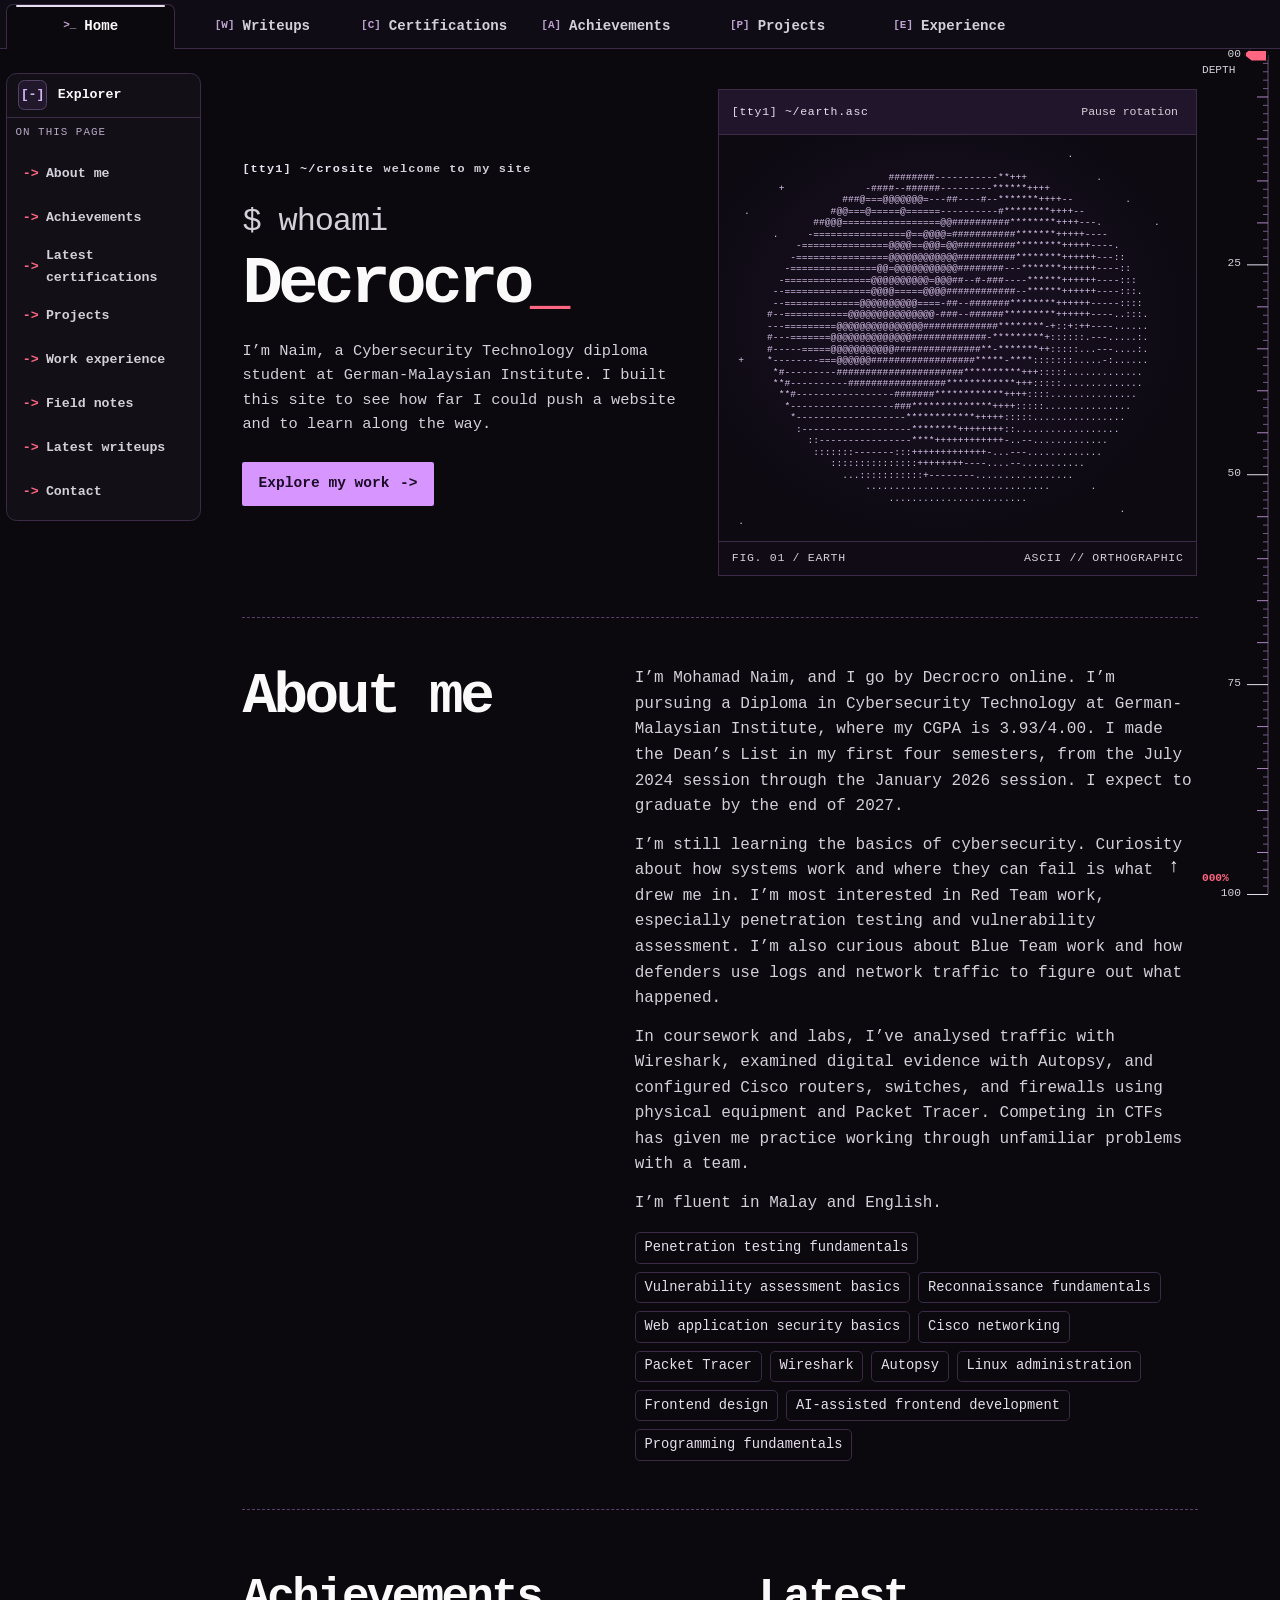
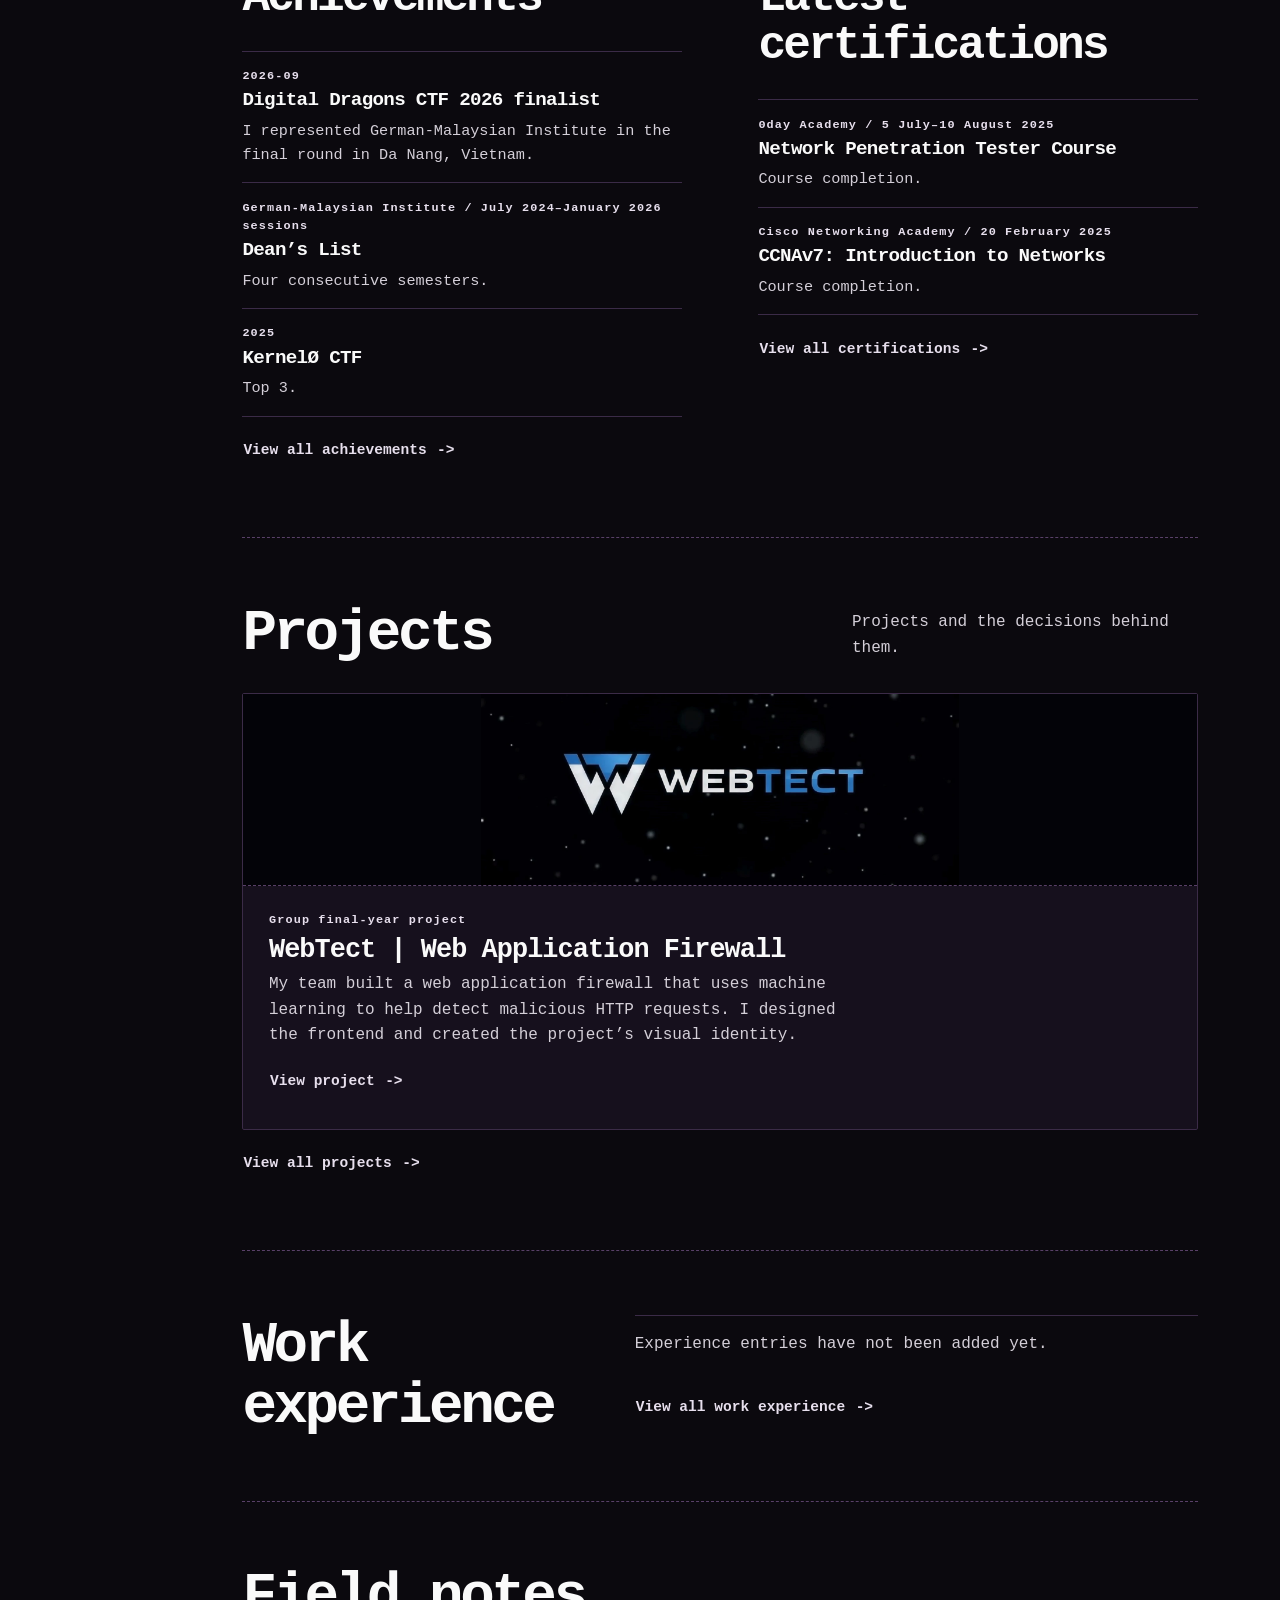
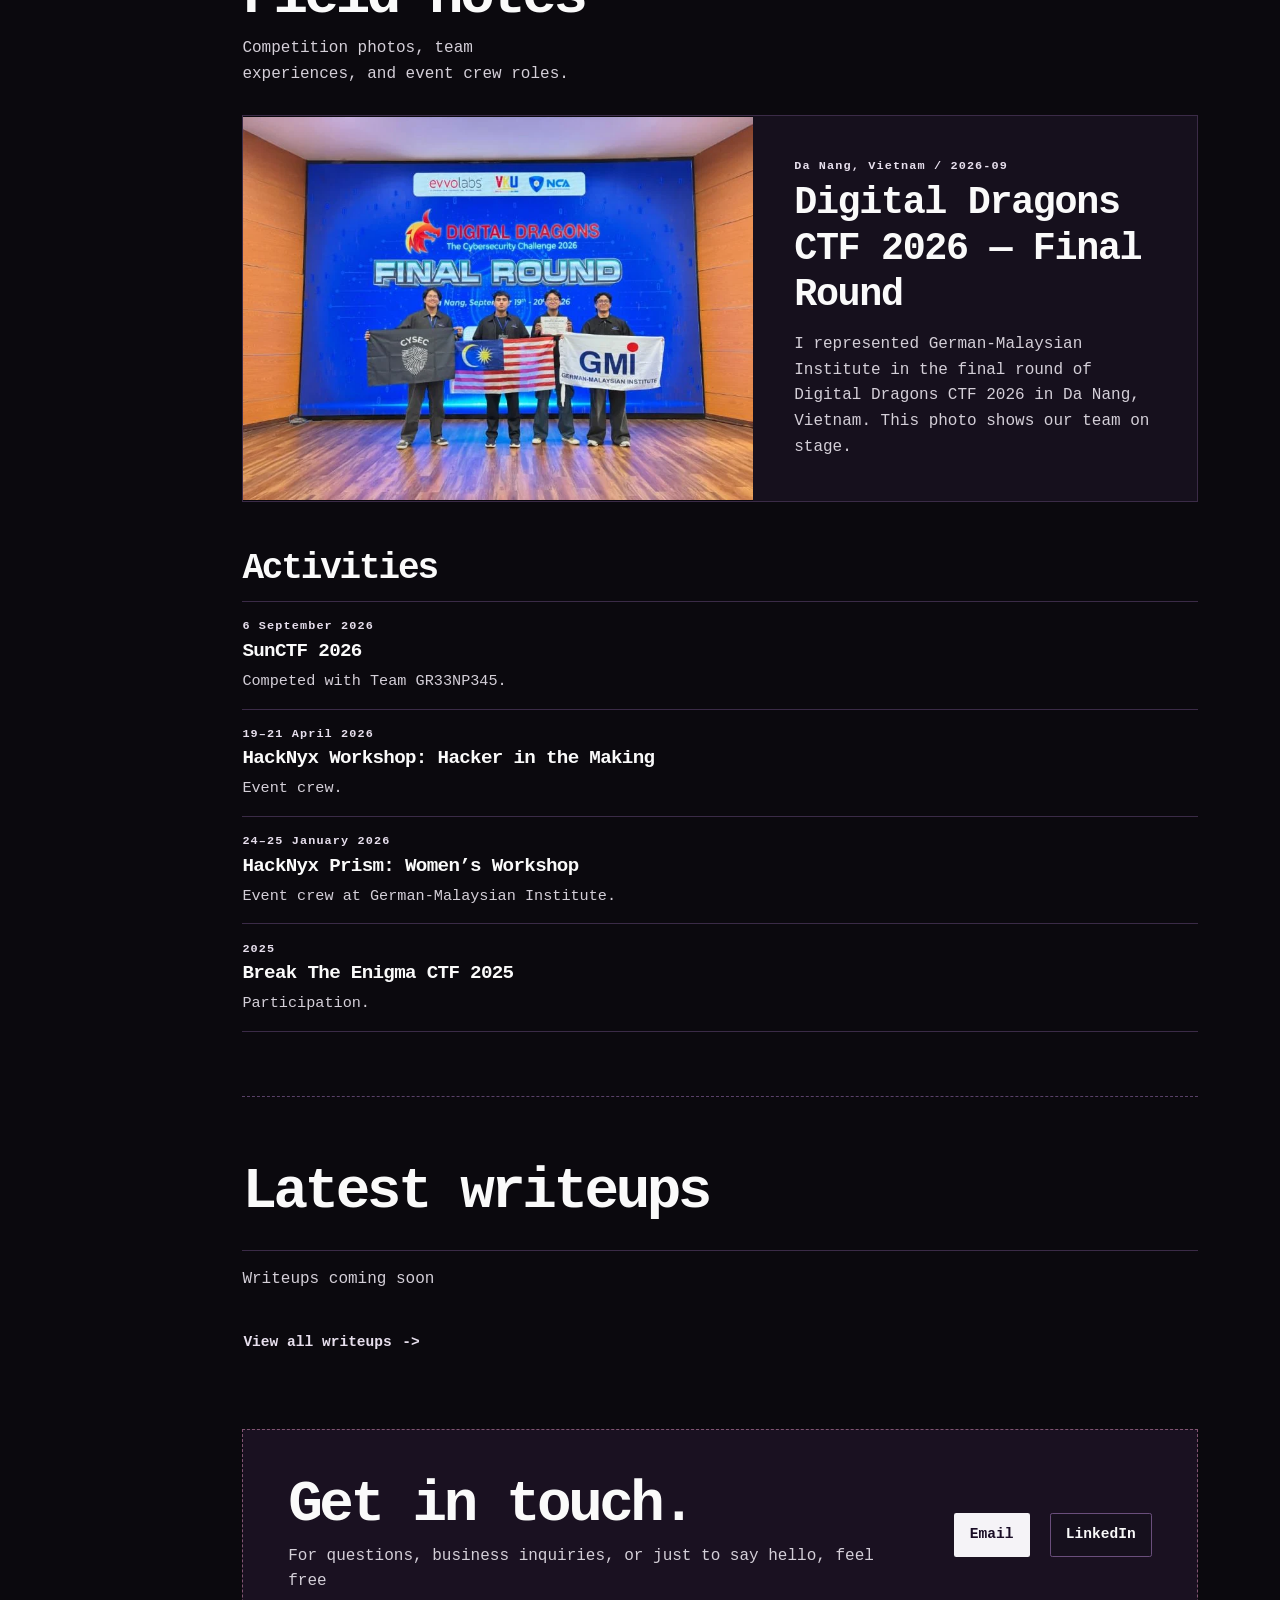
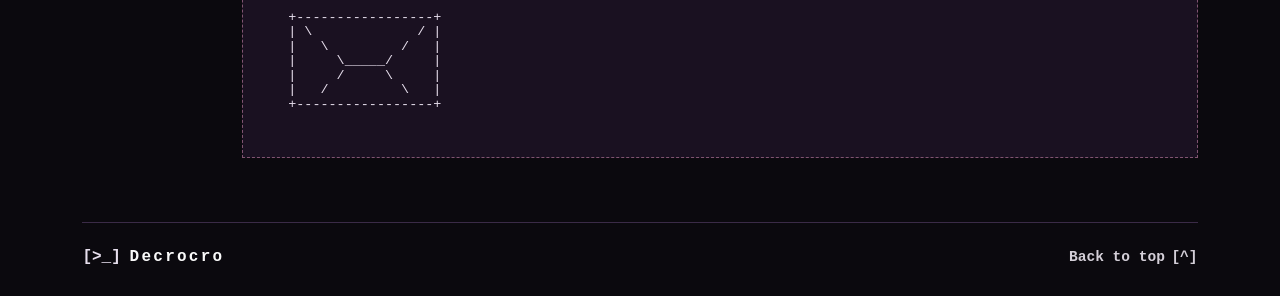
==== index.html @ 1ab83da8 "Publish Decrocro portfolio website" ====
<!doctype html>
<html lang="en">
<head>
  <meta charset="utf-8">
  <meta name="viewport" content="width=device-width, initial-scale=1, viewport-fit=cover">
  <meta name="description" content="A professional portfolio for projects, technical writeups, and certifications.">
  <meta name="theme-color" content="#0b090e">
  <title>Crosite</title>
  <link rel="icon" type="image/webp" href="assets/crocro-mark.webp">
  <style>@media (prefers-reduced-motion: no-preference) { @view-transition { navigation: auto; } }</style>
  <link rel="stylesheet" href="styles.css">
  <script src="portfolio.js" defer></script>
  <script src="site.js" defer></script>
  <script src="earth.js" defer></script>
</head>
<body>
  <a class="skip-link" href="#main">Skip to content</a>
  <header class="site-header" id="top" tabindex="-1">
    <nav class="browser-tabs" aria-label="Site pages">
      <a href="index.html" aria-label="Home" aria-current="page"><span class="tab-icon" aria-hidden="true">&gt;_</span><span class="tab-full" aria-hidden="true">Home</span><span class="tab-short" aria-hidden="true">Home</span></a>
      <a href="writeups.html" aria-label="Writeups"><span class="tab-icon" aria-hidden="true">[W]</span><span class="tab-full" aria-hidden="true">Writeups</span><span class="tab-short" aria-hidden="true">Writeups</span></a>
      <a href="certifications.html" aria-label="Certifications"><span class="tab-icon" aria-hidden="true">[C]</span><span class="tab-full" aria-hidden="true">Certifications</span><span class="tab-short" aria-hidden="true">Certs</span></a>
      <a href="achievements.html" aria-label="Achievements"><span class="tab-icon" aria-hidden="true">[A]</span><span class="tab-full" aria-hidden="true">Achievements</span><span class="tab-short" aria-hidden="true">Awards</span></a>
      <a href="projects.html" aria-label="Projects"><span class="tab-icon" aria-hidden="true">[P]</span><span class="tab-full" aria-hidden="true">Projects</span><span class="tab-short" aria-hidden="true">Projects</span></a>
      <a href="experience.html" aria-label="Work experience"><span class="tab-icon" aria-hidden="true">[E]</span><span class="tab-full" aria-hidden="true">Experience</span><span class="tab-short" aria-hidden="true">Work</span></a>
    </nav>
  </header>

  <div class="shell workspace">
    <div class="workspace-rail">
      <details class="section-dock" open>
        <summary class="dock-title" aria-label="Explorer: On this page"><span class="dock-symbol" aria-hidden="true"></span><span class="dock-name">Explorer</span></summary>
        <nav aria-label="On this page">
          <p class="dock-group-label" aria-hidden="true">On this page</p>
          <ul class="dock-links">
            <li><a href="#about">About me</a></li>
            <li><a href="#achievements">Achievements</a></li>
            <li><a href="#certifications">Latest certifications</a></li>
            <li><a href="#work">Projects</a></li>
            <li><a href="#experience">Work experience</a></li>
            <li><a href="#field-notes">Field notes</a></li>
            <li><a href="#writeups">Latest writeups</a></li>
            <li><a href="#contact">Contact</a></li>
          </ul>
        </nav>
      </details>
    </div>

    <main id="main" tabindex="-1">
      <section class="hero" aria-labelledby="intro-title">
        <div class="hero-copy">
          <p class="eyebrow hero-eyebrow"><span>[tty1] ~/crosite</span> welcome to my site</p>
          <h1 id="intro-title"><span class="hero-greeting">$ whoami</span> <span class="hero-name" data-name>Decrocro</span><span class="hero-cursor" aria-hidden="true">_</span></h1>
          <p class="hero-description" id="intro">I’m Naim, a Cybersecurity Technology diploma student at German-Malaysian Institute. I built this site to see how far I could push a website and to learn along the way.</p>
          <div class="actions">
            <a class="button button-primary hero-cta" href="#work">Explore my work <span aria-hidden="true">-&gt;</span></a>
          </div>
        </div>
        <figure class="earth-panel">
          <div class="terminal-bar">
            <span aria-hidden="true">[tty1] ~/earth.asc</span>
            <button type="button" class="earth-toggle" id="earth-toggle" aria-controls="earth-art" hidden>Pause rotation</button>
          </div>
          <div class="earth-display"><pre id="earth-art" class="earth-art" aria-hidden="true">                                                         .                  
                                                                            
                          #######------------**+++            .             
       +              #######-######----------****++++                      
                  ###=@@@@==@@@@@##----#-------*****++++--         .        
 .              #@@@@@@===@@@@@@@==------###-#********++++--                
             ##@@@@@@====@=====@@====--########********++++---:         .   
      .     #@@@@@@@=================###########*******+++++----            
          #@@@=@==@==============@@===###--#####********+++++----:          
         #======================@@@@@@##########*****--*++++++---::         
        #=========================@@@@##########*****---:+++++----::        
       #=======================@@@@@@####-#####-*******-:+++++----:::       
      -#======================@@@@@@--##-#######********++++++----::::      
      -#=======================@@@@#####-----##----****++++++-----:::.      
     #--======================@@@@############*********++++++-...-:::..     
     ##-===================@@@@@#############*********+++++++-.....::..     
     ###-================@@@@@##############*********+++++++--.......:.     
     ####--===============@###############**********+++++++-...........     
+    *####----=========--################**********+++++++---..........     
      *####--------------##############**********++++++++---..........      
      **####---------------#########************++++++++----..........      
       **######--------------#-------*********++++++++----...........       
        ****####-----------------------*****+++++++++---............        
         *******------------------------*++++++++++-----...........         
          +*****----------------------:::+++++++--------:.::......          
            ++**------------------:::::::+++++--------:..::.....            
             ++:::::-------:::::::::::::+++--------::..:::.....             
                :::::::::::::::::::::::...-------::.........                
                  ...::::::::::::.........---::::.........                  
                      ................................       .              
                          ........................                          
                                                                  .         
.                                                                           </pre></div>
          <figcaption><span>FIG. 01 / EARTH</span><span aria-hidden="true">ASCII // ORTHOGRAPHIC</span></figcaption>
        </figure>
      </section>

      <section class="section split-section profile-overview" id="about" aria-labelledby="about-title">
        <header class="section-head">
          <h2 id="about-title">About me</h2>
        </header>
        <div class="about-content">
          <div id="bio"></div>
          <ul class="tags" id="skills" aria-label="Skills" hidden></ul>
          <a class="button button-outline" id="resume" hidden>View résumé</a>
        </div>
      </section>

      <div class="section library proof-grid">
        <section class="proof-panel" id="achievements" aria-labelledby="achievements-title">
          <header class="section-head">
            <h2 id="achievements-title">Achievements</h2>
          </header>
          <div class="section-records">
            <div class="rows" id="achievement-list"></div>
            <a class="text-button entry-link" href="achievements.html">View all achievements</a>
          </div>
        </section>

        <section class="proof-panel" id="certifications" aria-labelledby="certifications-title">
          <header class="section-head">
            <h2 id="certifications-title">Latest certifications</h2>
          </header>
          <div class="rows" id="recent-certifications"></div>
          <a class="text-button entry-link" href="certifications.html">View all certifications</a>
        </section>
      </div>

      <section class="section" id="work" aria-labelledby="work-title">
        <header class="section-head">
          <h2 id="work-title">Projects</h2>
          <p>Projects and the decisions behind them.</p>
        </header>
        <div class="project-grid" id="projects"></div>
        <a class="text-button entry-link" href="projects.html">View all projects</a>
      </section>

      <section class="section split-section" id="experience" aria-labelledby="experience-title">
        <header class="section-head">
          <h2 id="experience-title">Work experience</h2>
        </header>
        <div class="section-records">
          <div class="rows" id="experience-list"></div>
          <a class="text-button entry-link" href="experience.html">View all work experience</a>
        </div>
      </section>

      <section class="section" id="field-notes" aria-labelledby="field-notes-title">
        <header class="section-head">
          <h2 id="field-notes-title">Field notes</h2>
          <p>Competition photos, team experiences, and event crew roles.</p>
        </header>
        <div class="field-carousel" id="field-carousel">
          <div class="field-controls" id="field-controls" hidden>
            <button type="button" class="button button-outline" id="field-prev" aria-label="Previous field note" aria-controls="field-note-list">&larr;</button>
            <span class="field-count" id="field-count"></span>
            <button type="button" class="button button-outline" id="field-next" aria-label="Next field note" aria-controls="field-note-list">&rarr;</button>
            <button type="button" class="button button-outline field-play" id="field-play" aria-controls="field-note-list">Pause autoplay</button>
          </div>
          <div class="field-notes" id="field-note-list"></div>
        </div>
        <section class="field-activities" aria-labelledby="activities-title" hidden>
          <h2 id="activities-title">Activities</h2>
          <div class="rows record-list" id="activities-list"></div>
        </section>
      </section>

      <section class="section" id="writeups" aria-labelledby="writeups-title">
        <header class="section-head">
          <h2 id="writeups-title">Latest writeups</h2>
        </header>
        <div class="rows" id="recent-writeups"></div>
        <a class="text-button entry-link" href="writeups.html">View all writeups</a>
      </section>

      <section class="section contact-section" id="contact" aria-labelledby="contact-title">
        <div class="contact-panel">
          <div>
            <h2 id="contact-title">Get in touch.</h2>
            <p id="contact-note">Email and professional profiles coming soon.</p>
          </div>
          <div class="actions" id="contact-links"></div>
          <pre class="mail-art" aria-hidden="true">+-----------------+
| \             / |
|   \         /   |
|     \_____/     |
|     /     \     |
|   /         \   |
+-----------------+</pre>
        </div>
      </section>
    </main>
  </div>

  <footer class="shell site-footer">
    <a class="brand" href="index.html">
      <span class="brand-prompt" aria-hidden="true">[&gt;_]</span><span data-name>Decrocro</span>
    </a>
    <a class="footer-top" href="#top">Back to top <span aria-hidden="true">[^]</span></a>
  </footer>

  <button type="button" class="back-to-top" aria-label="Back to top" hidden><span aria-hidden="true">↑</span></button>

  <div class="scroll-ruler" id="scroll-ruler" hidden>
    <div class="ruler-heading" aria-hidden="true">DEPTH</div>
    <div class="ruler-body">
      <div class="ruler-scale" aria-hidden="true">
        <svg class="ruler-ticks" viewBox="0 0 24 100" preserveAspectRatio="none" aria-hidden="true">
          <path class="ticks-spine" d="M23 0V100"/>
          <path class="ticks-minor" d="M18 1h5M18 2h5M18 3h5M18 4h5M18 6h5M18 7h5M18 8h5M18 9h5M18 11h5M18 12h5M18 13h5M18 14h5M18 16h5M18 17h5M18 18h5M18 19h5M18 21h5M18 22h5M18 23h5M18 24h5M18 26h5M18 27h5M18 28h5M18 29h5M18 31h5M18 32h5M18 33h5M18 34h5M18 36h5M18 37h5M18 38h5M18 39h5M18 41h5M18 42h5M18 43h5M18 44h5M18 46h5M18 47h5M18 48h5M18 49h5M18 51h5M18 52h5M18 53h5M18 54h5M18 56h5M18 57h5M18 58h5M18 59h5M18 61h5M18 62h5M18 63h5M18 64h5M18 66h5M18 67h5M18 68h5M18 69h5M18 71h5M18 72h5M18 73h5M18 74h5M18 76h5M18 77h5M18 78h5M18 79h5M18 81h5M18 82h5M18 83h5M18 84h5M18 86h5M18 87h5M18 88h5M18 89h5M18 91h5M18 92h5M18 93h5M18 94h5M18 96h5M18 97h5M18 98h5M18 99h5"/>
          <path class="ticks-medium" d="M12 5h11M12 10h11M12 15h11M12 20h11M12 30h11M12 35h11M12 40h11M12 45h11M12 55h11M12 60h11M12 65h11M12 70h11M12 80h11M12 85h11M12 90h11M12 95h11"/>
          <path class="ticks-major" d="M2 0h21M2 25h21M2 50h21M2 75h21M2 100h21"/>
        </svg>
        <span style="--at:0%">00</span>
        <span style="--at:25%">25</span>
        <span style="--at:50%">50</span>
        <span style="--at:75%">75</span>
        <span style="--at:100%">100</span>
      </div>
      <input id="scroll-position" type="range" min="0" max="100" step="1" value="0" aria-label="Page scroll position" aria-orientation="vertical" aria-valuetext="0 percent">
    </div>
    <span class="ruler-readout" id="scroll-readout" aria-hidden="true">000%</span>
  </div>

  <template id="project-template">
    <article class="project">
      <div class="project-cover" aria-hidden="true"></div>
      <div class="project-copy">
        <p class="entry-label"></p>
        <h3></h3>
        <p class="summary"></p>
        <button class="text-button entry-link" type="button">View project</button>
      </div>
    </article>
  </template>

  <template id="row-template">
    <article class="entry-row">
      <div>
        <p class="entry-label"></p>
        <h3></h3>
        <p class="summary"></p>
      </div>
      <div class="entry-action"></div>
    </article>
  </template>

  <dialog id="entry-dialog" aria-labelledby="dialog-title">
    <div class="dialog-inner">
      <form method="dialog"><button class="button button-outline" autofocus>Close</button></form>
      <p class="entry-label" id="dialog-label"></p>
      <h2 id="dialog-title"></h2>
      <p id="dialog-summary"></p>
      <div class="dialog-body" id="dialog-body"></div>
      <div class="actions" id="dialog-links"></div>
    </div>
  </dialog>
</body>
</html>
---- styles.css ----
:root {
  color-scheme: dark;
  --bg: #0b090e;
  --surface: #16101d;
  --ink: #fafafa;
  --muted: #d4cfd8;
  --line: #3b2b47;
  --accent: #f5f3f7;
  --signal: #e7dfed;
  --red: #ff6681;
  --tick-minor: #735884;
  --tick-medium: #ae85c2;
  --mono: "Cascadia Mono", Consolas, "Liberation Mono", monospace;
  --edge: clamp(1.1rem, 5.2vw, 6rem);
  --ruler-width: 4.75rem;
  --back-to-top-inset: max(.65rem, env(safe-area-inset-right, 0px));
  --frame: 144rem;
  scroll-behavior: smooth;
  scrollbar-gutter: stable;
}

*, *::before, *::after { box-sizing: border-box; }
body { margin: 0; min-block-size: 100vh; min-block-size: 100dvh; display: flex; flex-direction: column; background: var(--bg); color: var(--ink); font: 1rem/1.6 var(--mono); overflow-wrap: anywhere; }
body:has(dialog[open]) { overflow: hidden; }
[hidden] { display: none !important; }
img { display: block; max-width: 100%; }
a { color: inherit; text-decoration: none; }
button { font: inherit; cursor: pointer; }
p, h1, h2, h3 { margin: 0; }
:focus-visible { outline: 2px solid var(--signal); outline-offset: 4px; }
.shell { width: min(var(--frame), calc(100% - 2 * var(--edge) - env(safe-area-inset-left, 0px) - env(safe-area-inset-right, 0px))); margin-inline: auto; }
.workspace main { min-width: 0; }
.section-dock {
  min-width: 0; border: 1px solid var(--line); border-radius: .65rem;
  background: #120f17; font-size: .83rem;
}
.dock-title {
  display: flex; align-items: center; gap: .65rem; min-height: 2.75rem;
  padding: .4rem .7rem; color: var(--ink); font-weight: 700; cursor: pointer; list-style: none;
  border-radius: .6rem;
}
.dock-title::-webkit-details-marker { display: none; }
.dock-title:focus-visible, .dock-links a:focus-visible { outline-offset: -3px; }
.dock-symbol {
  display: grid; place-items: center; width: 1.85rem; height: 1.85rem; flex: none;
  background: #21182b; border: 1px solid #554166; border-radius: .4rem; color: #d5b7f5;
}
.dock-symbol::before { content: "[+]"; }
.section-dock[open] .dock-symbol::before { content: "[-]"; }
.section-dock[open] .dock-title { border-bottom: 1px solid var(--line); border-radius: .6rem .6rem 0 0; }
.section-dock:not([open]) { width: 2.75rem; border: 0; background: transparent; overflow: visible; }
.section-dock:not([open]) .dock-title { justify-content: center; width: 2.75rem; padding: 0; }
.section-dock:not([open]) .dock-name { display: none; }
.section-dock nav { display: block; width: auto; }
.dock-links { list-style: none; margin: 0; padding: .4rem; }
.dock-empty { padding: .65rem .7rem; color: var(--muted); font-size: .75rem; }
.dock-links a {
  display: flex; gap: .45rem; align-items: center; min-height: 2.75rem;
  padding: .3rem .55rem; border: 1px solid transparent; border-radius: .35rem; font-size: inherit;
}
.dock-links a:hover, .dock-links a:focus-visible { background: #21182b; color: var(--ink); }
.dock-links a[aria-current] { background: #21182b; border-color: #49345a; color: var(--ink); }
.dock-group-label {
  margin: .4rem .55rem .25rem; color: #b8a8c6; font-size: .68rem; letter-spacing: .095em; text-transform: uppercase;
}
.dock-links a::before { content: "->" / ""; color: var(--red); flex: none; white-space: nowrap; }
@media (hover: hover) {
  .dock-title:hover .dock-symbol { background: #2d2038; border-color: #8a66a3; }
}
.skip-link { position: fixed; z-index: 5; top: 1rem; left: var(--edge); transform: translateY(-200%); background: var(--accent); color: var(--bg); padding: .55rem 1rem; }
.skip-link:focus { transform: none; }

.site-header { background: #100c15; border-bottom: 1px solid var(--line); }
.browser-tabs {
  display: grid; grid-template-columns: repeat(6, minmax(0, 1fr)); align-items: end; gap: .2rem;
  width: min(100% - .65rem, 65rem);
  padding: .22rem max(.4rem, env(safe-area-inset-right, 0px)) 0 max(.4rem, env(safe-area-inset-left, 0px));
}
.browser-tabs a {
  position: relative; justify-content: center; min-width: 0; min-height: 2.75rem;
  white-space: nowrap; gap: .5rem; padding: .2rem .15rem;
  border: 1px solid transparent; border-bottom: 0; border-radius: .45rem .45rem 0 0;
  color: var(--muted); font-size: .88rem;
}
.tab-short { display: none; }
.browser-tabs a:hover { background: #1a1321; }
.browser-tabs a[aria-current="page"] { border-color: var(--line); background: var(--bg); color: var(--ink); }
.browser-tabs a[aria-current="page"]::after {
  content: ""; height: 1px; position: absolute; inset: auto 0 -1px; background: var(--bg);
}
.browser-tabs a:focus-visible { outline-offset: -4px; }
.tab-icon { color: #bda2d1; font-size: .78em; }
.site-footer { display: flex; justify-content: space-between; align-items: center; gap: 1rem; }
.brand { display: inline-flex; align-items: center; gap: .55rem; min-height: 2.75rem; flex: none; }
.brand { color: var(--ink); font-weight: 800; letter-spacing: .14em; }
.brand-prompt { color: var(--signal); letter-spacing: 0; }
nav { display: flex; align-items: center; flex-wrap: wrap; column-gap: clamp(.8rem, 2.6vw, 2.5rem); }
nav a, .footer-top { display: inline-flex; gap: .4rem; align-items: center; min-height: 2.75rem; color: var(--muted); font-size: .91rem; font-weight: 600; }

.hero { position: relative; display: grid; grid-template-columns: minmax(0, 1fr) minmax(0, 1.08fr); align-items: center; column-gap: clamp(1rem, 2.5vw, 3rem); padding-block: clamp(2.4rem, 5vw, 4.35rem); }
.hero-copy { position: relative; z-index: 1; min-width: 0; }
.eyebrow, .entry-label { font: 600 .74rem/1.55 var(--mono); letter-spacing: .095em; }
.eyebrow { display: flex; align-items: center; gap: .6rem; margin-bottom: clamp(1rem, 2vw, 1.7rem); color: var(--muted); text-transform: uppercase; }
.eyebrow span { color: var(--signal); }
h1 { font-size: clamp(2.65rem, 5.25vw, 5.9rem); letter-spacing: -.065em; line-height: 1.04; font-weight: 750; }
.hero-greeting { display: block; margin-bottom: .35em; color: var(--muted); font: 400 clamp(1.25rem, 2.5vw, 2rem)/1.1 var(--mono); letter-spacing: -.035em; }
.hero-cursor { display: inline-block; color: var(--red); }
@media (prefers-reduced-motion: no-preference) {
  .hero-cursor { animation: terminal-blink 1.1s step-end 4; }
}
@keyframes terminal-blink { 0%, 100% { opacity: 1; } 50% { opacity: 0; } }
.hero-description { max-width: 51ch; margin-block: 1.15rem 1.55rem; color: var(--muted); font-size: clamp(.96rem, 1.2vw, 1.05rem); }
.earth-panel { min-width: 0; width: min(100%, 39rem); justify-self: end; margin: 0; container-type: inline-size; border: 1px solid var(--line); background: #100b15; }
.terminal-bar, .earth-panel figcaption { display: flex; align-items: center; justify-content: space-between; gap: .5rem; padding: .55rem .8rem; font: .72rem/1.35 var(--mono); letter-spacing: .06em; color: var(--signal); }
.terminal-bar { min-height: 2.8rem; border-bottom: 1px solid var(--line); background: #21152c; padding-block: 0; }
.earth-toggle { min-height: 2.75rem; padding-inline: .35rem; border: 0; background: transparent; color: var(--muted); }
.earth-toggle:hover { color: var(--ink); }
.earth-toggle:focus-visible { outline-offset: -3px; }
.earth-panel figcaption { border-top: 1px solid var(--line); color: var(--muted); }
.earth-display { display: grid; place-items: center; padding: .85rem 0; background: radial-gradient(ellipse at 46% 45%, #1c1226 0%, #0d0a12 72%); }
.earth-art { width: 76ch; margin: 0; color: #dcc6ee; font: clamp(4px, 2.02cqw, .88rem)/1.19 var(--mono); font-variant-ligatures: none; white-space: pre; user-select: none; }

.actions { display: flex; flex-wrap: wrap; align-items: center; gap: .65rem 1.25rem; }
.actions:empty, .entry-action:empty { display: none; }
.button, .text-button { display: inline-flex; gap: .65rem; align-items: center; justify-content: center; min-height: 2.75rem; max-width: 100%; padding: .64rem .95rem; border: 1px solid transparent; border-radius: .14rem; font: 650 .91rem/1.35 var(--mono); }
.button-primary { background: var(--accent); color: #190c25; }
.button-outline { border-color: #6a4e7c; background: var(--surface); color: var(--ink); }
.text-button { justify-content: flex-start; padding-inline: 0; background: none; color: var(--signal); text-align: left; }
.entry-link::after { content: "->" / ""; flex: none; }
:is(.button, .text-button, nav a, .footer-top) { transition: background-color 150ms, color 150ms, border-color 150ms, transform 150ms; }
@media (hover: hover) {
  nav a:hover, .footer-top:hover, .text-button:hover { color: white; }
  .button-primary:hover { background: #e7deee; }
  .button-outline:hover { border-color: var(--signal); }
}
:is(.button, .text-button):active { transform: translateY(1px); }

.section { border-top: 1px dashed #594068; padding-block: clamp(2.45rem, 5vw, 4.75rem); }
section[id] { scroll-margin-top: 1.25rem; }
.section-head { margin-bottom: clamp(1.1rem, 2.2vw, 2rem); }
h2 { font-size: clamp(2.1rem, 4.5vw, 3.65rem); font-weight: 635; line-height: 1.06; letter-spacing: -.06em; }
.section-head p { max-width: 36ch; margin-top: .55rem; color: var(--muted); }
#work .section-head { display: grid; grid-template-columns: 1fr auto; gap: 0 2rem; align-items: end; }
#work .section-head p { margin-bottom: .18rem; }
.project-grid { display: grid; grid-template-columns: repeat(auto-fit, minmax(min(100%, 20rem), 1fr)); gap: clamp(1rem, 2.25vw, 2rem); }
.project { min-width: 0; display: flex; flex-direction: column; border: 1px solid var(--line); background: var(--surface); border-radius: .12rem; }
.project-cover { position: relative; display: grid; place-items: center; min-height: clamp(8rem, 15vw, 12rem); overflow: hidden; border-bottom: 1px dashed #594068; background: #1a1023; }
.project-cover:has(img) { background: #030308; }
.project-ascii { margin: .85rem 0; color: #e2bdff; font: clamp(.62rem, 1.3vw, .94rem)/1.14 var(--mono); font-variant-ligatures: none; }
.project-cover img { position: absolute; inset: 0; width: 100%; height: 100%; object-fit: contain; }
.project-copy { display: flex; flex: 1; flex-direction: column; align-items: flex-start; padding: clamp(1.05rem, 2vw, 1.6rem); }
.entry-label { color: var(--signal); }
h3 { margin-top: .25rem; font-size: clamp(1.22rem, 2.1vw, 1.7rem); font-weight: 650; line-height: 1.2; letter-spacing: -.035em; }
.summary { max-width: 60ch; margin-block: .4rem .65rem; color: var(--muted); }
.project-copy .text-button { margin-top: auto; }

.library { display: grid; grid-template-columns: minmax(0, 1.65fr) minmax(0, 1fr); align-items: start; gap: clamp(1.9rem, 6vw, 6rem); }
.library > section > .text-button, .section-records > .text-button { margin-top: .75rem; }
.library h2 { font-size: clamp(1.85rem, 3.6vw, 3.15rem); }
.rows { border-top: 1px solid var(--line); }
.rows > p { margin-block: 1rem; color: var(--muted); }
.entry-row { display: flex; flex-wrap: wrap; align-items: center; justify-content: space-between; gap: .15rem 1.25rem; padding-block: .95rem; border-bottom: 1px solid var(--line); }
.entry-row h3 { font-size: clamp(1.1rem, 1.5vw, 1.4rem); }
.entry-row .summary { margin-bottom: 0; font-size: .95rem; }
.about-content { min-width: 0; max-width: 62ch; color: var(--muted); }
.about-content p + p { margin-top: .8rem; }
.about-content .button { margin-top: 1rem; }
.split-section { display: grid; grid-template-columns: minmax(0, 1fr) minmax(0, 1.65fr); gap: clamp(1.25rem, 4vw, 5rem); }
.split-section .section-head { margin-bottom: 0; }
.tags { display: flex; flex-wrap: wrap; list-style: none; gap: .5rem; padding: 0; margin: 1rem 0 0; }
.tags li { border: 1px solid var(--line); border-radius: .3rem; color: var(--signal); padding: .23rem .55rem; font-size: .86rem; }
.contact-section { padding-top: 0; border-top: 0; }
.contact-panel { display: flex; flex-wrap: wrap; align-items: center; justify-content: space-between; gap: 1rem 2rem; padding: clamp(1.3rem, 3.5vw, 2.8rem); border: 1px dashed #815471; background: #1a1121; color: var(--ink); }
.contact-panel p { max-width: 63ch; margin-top: .5rem; color: var(--muted); }
.field-activities { margin-block-start: clamp(1.6rem, 4vw, 3rem); }
.field-activities h2 { margin-bottom: .8rem; font-size: clamp(1.45rem, 3vw, 2.25rem); }
.mail-art { margin: 0; color: var(--signal); font: clamp(.62rem, 1.05vw, .9rem)/1.08 var(--mono); }
.site-footer { margin-block-start: auto; padding-block: .8rem calc(1rem + env(safe-area-inset-bottom, 0px)); border-top: 1px solid var(--line); }

dialog { width: min(calc(100% - 2rem), 43rem); max-height: calc(100dvh - 2rem - env(safe-area-inset-top, 0px) - env(safe-area-inset-bottom, 0px)); padding: 0; border: 1px solid #6a4e7c; border-radius: .12rem; background: var(--surface); color: var(--ink); }
dialog::backdrop { background: #09060cde; }
.dialog-inner { padding: clamp(1.15rem, 4vw, 2.5rem); }
.dialog-inner form { display: flex; justify-content: flex-end; margin-bottom: .6rem; }
.dialog-inner h2 { margin-block: .45rem .75rem; font-size: clamp(1.85rem, 4.5vw, 3rem); }
#dialog-summary { color: var(--muted); }
.dialog-body p { max-width: 62ch; margin-top: .85rem; }
.dialog-inner .actions:not(:empty) { margin-top: 1.25rem; }

/* Keep only the explorer card visible; the desktop track has no painted rail. */
@media (min-width: 78rem) {
  .workspace { --dock-size: clamp(12.75rem, 13vw, 15.5rem); width: 100%; flex: 1; display: grid; grid-template-columns: var(--dock-size) minmax(0, 1fr); }
  .workspace:has(.section-dock:not([open])) { --dock-size: calc(3.1rem + env(safe-area-inset-left, 0px)); }
  .workspace-rail { --dock-inset: 1.5rem; padding: var(--dock-inset) .2rem .75rem max(.35rem, env(safe-area-inset-left, 0px)); }
  .section-dock { position: sticky; top: var(--dock-inset); max-height: calc(100dvh - var(--dock-inset) - .75rem); overflow: auto; scrollbar-width: thin; }
  .workspace main { width: min(100%, var(--frame)); justify-self: center; padding-inline: clamp(1.65rem, 3vw, 4.8rem) max(var(--edge), env(safe-area-inset-right, 0px)); }
}
@media (max-width: 77.999rem) {
  .workspace { width: 100%; }
  .workspace main { width: min(var(--frame), calc(100% - 2 * var(--edge) - env(safe-area-inset-left, 0px) - env(safe-area-inset-right, 0px))); margin-inline: auto; }
  .workspace-rail { width: min(16rem, 100%); padding: .85rem .35rem 0 max(.35rem, env(safe-area-inset-left, 0px)); }
  .workspace-rail:has(.section-dock:not([open])) { width: calc(3.45rem + env(safe-area-inset-left, 0px)); }
}
@media (max-width: 48rem) {
  .tab-full { display: none; }
  .tab-short { display: inline; }
}
@media (min-width: 102rem) {
  .project-cover { min-height: clamp(12rem, 11vw, 18rem); }
  .project-ascii { font-size: 1.1rem; }
}

.browser-tabs a[aria-current="page"]::before {
  content: ""; position: absolute; inset: 0 .55rem auto; height: 2px;
  border-radius: 2px; background: var(--signal);
}

/* Animate the native disclosure without changing its keyboard or fallback behavior. */
@media (prefers-reduced-motion: no-preference) {
  @supports (interpolate-size: allow-keywords) and (interactivity: inert) and selector(::details-content) {
    .workspace { --dock-motion: 220ms cubic-bezier(.2, .75, .25, 1); }
    .workspace:has(.dock-interacted) { transition: grid-template-columns var(--dock-motion); }
    .workspace:has(.dock-interacted) .workspace-rail { transition: width var(--dock-motion); }
    .section-dock { interpolate-size: allow-keywords; overflow-x: hidden; }
    .section-dock:not([open]) { width: 100%; min-width: 2.75rem; overflow: hidden; }
    .section-dock nav { min-width: 11rem; }
    .section-dock:not([open]) .dock-title { width: 100%; }
    .section-dock:not([open]) nav { interactivity: inert; }
    .section-dock::details-content { block-size: 0; overflow: clip; opacity: 0; }
    .section-dock[open]::details-content { block-size: auto; opacity: 1; }
    .dock-interacted { transition: background-color var(--dock-motion); }
    .dock-interacted::details-content {
      transition: block-size var(--dock-motion), opacity 160ms ease, content-visibility var(--dock-motion) allow-discrete;
    }
  }

  .workspace main { view-transition-name: portfolio-page; }
  .browser-tabs a[aria-current="page"]::before { view-transition-name: portfolio-tab; }
  .page-arriving .workspace main { animation: page-settle 200ms ease-out both; }
  ::view-transition { pointer-events: none; }
  ::view-transition-group(*) { animation-duration: 220ms; animation-timing-function: cubic-bezier(.2, .75, .25, 1); }
  ::view-transition-group(portfolio-page) { animation-name: none; }
  ::view-transition-old(portfolio-page) { animation: page-shift-out 160ms ease-in both; }
  ::view-transition-new(portfolio-page) { animation: page-shift-in 220ms ease-out both; }
}
@keyframes page-shift-out { to { opacity: 0; transform: translateX(-.6rem); } }
@keyframes page-shift-in { from { opacity: 0; transform: translateX(.75rem); } }
@keyframes page-settle { from { opacity: .65; transform: translateY(.35rem); } }

@media (prefers-reduced-motion: no-preference) {
  .scroll-arriving { animation: scroll-reveal 360ms cubic-bezier(.2, .7, .25, 1) 110ms both; }
  .scroll-arriving:focus-within { animation: none; }
  ::highlight(crosite-untyped) { color: transparent; }
}
@keyframes scroll-reveal {
  from { opacity: .55; transform: translateY(.65rem); }
  to { opacity: 1; transform: none; }
}

@media (max-width: 52rem) {
  .tab-icon { display: none; }
  .library { grid-template-columns: minmax(0, 1fr); }
  .entry-row { align-items: start; }
}
@media (max-width: 40rem) {
  nav { width: 100%; justify-content: space-between; column-gap: .45rem; }
  nav a { font-size: .8rem; }
  .browser-tabs { width: 100%; column-gap: .12rem; }
  .browser-tabs a { font-size: clamp(.62rem, 2.35vw, .73rem); padding-inline: .05rem; }
  .hero { display: block; padding-block: 2.25rem 0; }
  .earth-panel { margin-block: 1.5rem 1.6rem; }
  h1 { letter-spacing: -.07em; font-size: clamp(2.25rem, 9.5vw, 4rem); }
  #work .section-head, .split-section { display: block; }
  .split-section .section-head { margin-bottom: .9rem; }
}
@media (max-width: 23rem) {
  nav { column-gap: .35rem; }
  nav a { font-size: .8rem; }
}
@media (max-height: 31rem) and (orientation: landscape) {
  .hero { padding-block: 1rem; }
  .hero h1 { font-size: clamp(2rem, 4.7vw, 4.75rem); }
  .hero .eyebrow { margin-bottom: .85rem; }
  .hero-description { margin-block: .7rem .9rem; }
}
@media (prefers-reduced-motion: reduce) {
  :root { scroll-behavior: auto; }
  :is(.button, .text-button, nav a, .footer-top) { transition: none; }
  :is(.button, .text-button):active { transform: none; }
}

.back-to-top {
  position: fixed; z-index: 3;
  inset-inline-end: var(--back-to-top-inset);
  inset-block-end: calc(.65rem + env(safe-area-inset-bottom, 0px));
  display: grid; place-items: center; visibility: hidden;
  width: 44px; height: 44px; padding: 0;
  border: 1px solid #79588d; border-radius: .45rem;
  background: #21182b; color: var(--ink); font: 700 1.2rem/1 var(--mono);
}
.back-to-top.is-visible { visibility: visible; }
.back-to-top:hover { background: #2d2038; border-color: var(--signal); }
body:has(dialog[open]) .back-to-top { visibility: hidden; }

/* Keep the native scrollbar unless the accessible desktop ruler is ready. */
.scroll-ruler { display: none; }
@media (min-width: 54rem) and (min-height: 25rem) and (hover: hover) and (pointer: fine) and (forced-colors: none) {
  /* Reserve the same space on short pages, even when the ruler is hidden. */
  :root { --edge: max(5.15rem, 5.2vw); scrollbar-gutter: auto; }
  .has-ruler { scrollbar-width: none; --back-to-top-inset: calc(var(--ruler-width) + .5rem + env(safe-area-inset-right, 0px)); }
  .has-ruler .scroll-ruler {
    position: fixed; z-index: 2;
    inset-block: max(var(--ruler-top, 0px), env(safe-area-inset-top, 0px)) 0;
    inset-inline-end: max(.13rem, env(safe-area-inset-right, 0px));
    display: grid; grid-template-rows: minmax(0, 1fr);
    width: var(--ruler-width); color: var(--muted); font: .7rem/1 var(--mono);
    padding-block-end: env(safe-area-inset-bottom, 0px);
    pointer-events: none;
  }
  body:has(dialog[open]) .scroll-ruler { display: none; }
  .ruler-heading, .ruler-readout { position: absolute; inset-inline-start: 0; }
  .ruler-heading { inset-block-start: 1rem; }
  .ruler-readout { inset-block-end: calc(env(safe-area-inset-bottom, 0px) + 1rem); color: var(--red); font-weight: 700; }
  .ruler-body { position: relative; width: 100%; min-height: 0; }
  .ruler-scale { position: absolute; inset: 6px 3px 6px 0; pointer-events: none; }
  .ruler-ticks { position: absolute; inset: 0 6px 0 auto; width: 24px; height: 100%; overflow: visible; fill: none; }
  .ruler-ticks path { vector-effect: non-scaling-stroke; }
  .ticks-spine { stroke: #6a5279; }
  .ticks-minor { stroke: var(--tick-minor); }
  .ticks-medium { stroke: var(--tick-medium); }
  .ticks-major { stroke: var(--signal); }
  .ruler-scale span { position: absolute; top: var(--at); right: 34px; color: var(--muted); transform: translateY(-50%); }
  #scroll-position {
    appearance: none; writing-mode: vertical-lr; direction: ltr;
    position: absolute; inset: 0 0 0 auto; width: 44px; height: 100%; margin: 0;
    border: 0; background: transparent; color: var(--accent); cursor: ns-resize; touch-action: none; pointer-events: auto;
  }
  #scroll-position:focus-visible { outline-offset: 0; }
  #scroll-position::-webkit-slider-runnable-track { width: 24px; background: transparent; }
  #scroll-position::-moz-range-track { width: 24px; background: transparent; }
  #scroll-position::-webkit-slider-thumb { appearance: none; width: 24px; height: 12px; border: 2px solid #0b090e; border-inline-end: 0; background: var(--red); clip-path: polygon(0 50%, 32% 0, 100% 0, 100% 100%, 32% 100%); }
  #scroll-position::-moz-range-thumb { width: 22px; height: 10px; border: 1px solid #0b090e; border-radius: 0; background: var(--red); clip-path: polygon(0 50%, 32% 0, 100% 0, 100% 100%, 32% 100%); }
}

/* Archive and certification pages share the same terminal workspace. */
.inner-page { padding-block: clamp(1.25rem, 3vw, 2.5rem) clamp(1.65rem, 5vw, 4.35rem); }
.breadcrumbs { gap: .3rem .75rem; width: auto; justify-content: flex-start; margin-bottom: clamp(.55rem, 1.1vw, .9rem); font-size: .83rem; }
.breadcrumbs a { font-size: inherit; }
.breadcrumbs > :not(:first-child)::before { content: "/" / ""; margin-right: .45rem; color: var(--muted); }
.page-lead {
  display: grid; grid-template-columns: minmax(0, 1fr) minmax(0, clamp(16rem, 36vw, 34rem));
  align-items: start; gap: 1.1rem clamp(1.2rem, 4vw, 4rem);
  margin-bottom: clamp(1.5rem, 4vw, 3.25rem);
}
.archive-plate {
  container-type: inline-size; width: 100%; min-width: 0; margin: 0;
  border: 1px solid var(--line); border-radius: .3rem; background: #100c15;
  color: #c49cd9;
}
.archive-art {
  width: max-content; margin: .95rem auto; white-space: pre;
  font: min(1.05rem, 3cqw)/1.05 var(--mono); font-variant-ligatures: none; user-select: none;
}
.archive-plate figcaption {
  display: flex; align-items: center; gap: .55rem; padding: 0 .75rem; min-height: 2.75rem;
  border-top: 1px dashed var(--line); color: #bcaac8; font: .69rem/1.4 var(--mono);
}
.archive-plate figcaption span + span { margin-inline-start: auto; color: #a48ab5; }
.archive-toggle { min-width: 44px; }
.archive-plate .art-dim { color: #9277a5; }
.archive-plate .art-hot { color: #f3dbff; }
.archive-plate--horizon { color: #bf89f0; }
.archive-plate--horizon .art-dim { color: #825c9d; }
.archive-plate--horizon .art-hot { color: #eac3ff; text-shadow: 0 0 .4em #ab5aec; }
.archive-plate .art-signal { color: #fff0ff; text-shadow: 0 0 .5em #c18aff; }
@media (max-width: 48rem) {
  .page-lead { grid-template-columns: 1fr; }
  .archive-plate { max-inline-size: 29rem; justify-self: end; }
}
.page-lead h1 { font-size: clamp(2.25rem, 5vw, 4.8rem); }
.page-lead .page-note { margin-top: .55rem; }
.page-note { max-width: 65ch; margin-top: .9rem; color: var(--muted); }
.archive-group + .archive-group { margin-top: clamp(1.9rem, 5vw, 3.5rem); }
.archive-group h2 { margin-bottom: .8rem; font-size: clamp(1.35rem, 2vw, 2rem); }
.record-list { max-width: 75rem; }
.archive-copy { flex: 1 1 24rem; min-width: 0; }
.archive-article { max-width: 70ch; border-top: 1px dashed var(--line); padding-top: 1.25rem; }
.archive-article p + p, .archive-article .actions:not(:empty) { margin-top: 1rem; }

/* Photo journal: preserve the full image and keep the story readable. */
.field-notes { display: grid; gap: 1.5rem; }
.field-note { display: grid; grid-template-columns: minmax(0, 1.15fr) minmax(0, 1fr); align-items: center; border: 1px solid var(--line); background: var(--surface); }
.field-note-photo { margin: 0; align-self: stretch; display: grid; place-items: center; background: var(--bg); }
.field-note-photo img { width: 100%; height: auto; max-height: 34rem; object-fit: contain; }
.field-note-copy { min-width: 0; padding: clamp(1.1rem, 3.2vw, 3rem); }
.field-note:not(:has(.field-note-photo)) { grid-template-columns: minmax(0, 1fr); }
.field-note h3 { font-size: clamp(1.4rem, 3vw, 2.45rem); }
.field-note-copy p:not(.entry-label) { color: var(--muted); max-width: 62ch; margin-top: .9rem; }
@media (max-width: 52rem) {
  .field-note { grid-template-columns: minmax(0, 1fr); }
}

.field-controls { display: flex; flex-wrap: wrap; align-items: center; gap: .5rem; margin-bottom: .65rem; padding-inline: 4px; }
.field-controls .button { min-width: 2.75rem; }
.field-count { color: var(--muted); min-width: 4.5rem; text-align: center; font-variant-numeric: tabular-nums; }
.field-play { margin-inline-start: auto; }
.field-notes.is-carousel {
  position: relative; display: grid; grid-auto-flow: column; grid-auto-columns: 100%; gap: 0;
  overflow-x: auto; overscroll-behavior-inline: contain; scroll-snap-type: x mandatory;
  scrollbar-width: none;
}
.is-carousel > .field-note { min-width: 0; scroll-snap-align: start; scroll-snap-stop: always; }
.is-carousel .field-note-photo { align-self: center; width: 100%; aspect-ratio: 4 / 3; max-height: 34rem; }
.is-carousel .field-note-photo img { width: 100%; height: 100%; min-height: 0; object-fit: contain; }

.hero-eyebrow { text-transform: none; flex-wrap: wrap; }
.hero-cta { background: #d796ff; color: #1c0b26; }
.hero-cta:focus-visible { outline-color: #edc8ff; }
@media (hover: hover) {
  .hero-cta:hover { background: #edbaff; color: #1c0b26; }
}
.hero-cta:active { background: #be70f1; color: #1c0b26; }
#work > .text-button { margin-top: .75rem; }

/* Keep the introduction and first credentials close to the top. */
.profile-overview { padding-block: clamp(1.65rem, 4vw, 3rem); }
.proof-grid { grid-template-columns: repeat(2, minmax(0, 1fr)); }
.proof-panel { min-width: 0; }
#writeups > .text-button { margin-top: .75rem; }
@media (min-width: 53rem) and (min-height: 32rem) {
  .hero { padding-block: clamp(2rem, 3.2vw, 3.4rem); }
  .earth-panel { width: min(100%, 34rem); }
}
@media (max-width: 52rem) {
  .proof-grid { grid-template-columns: minmax(0, 1fr); }
}
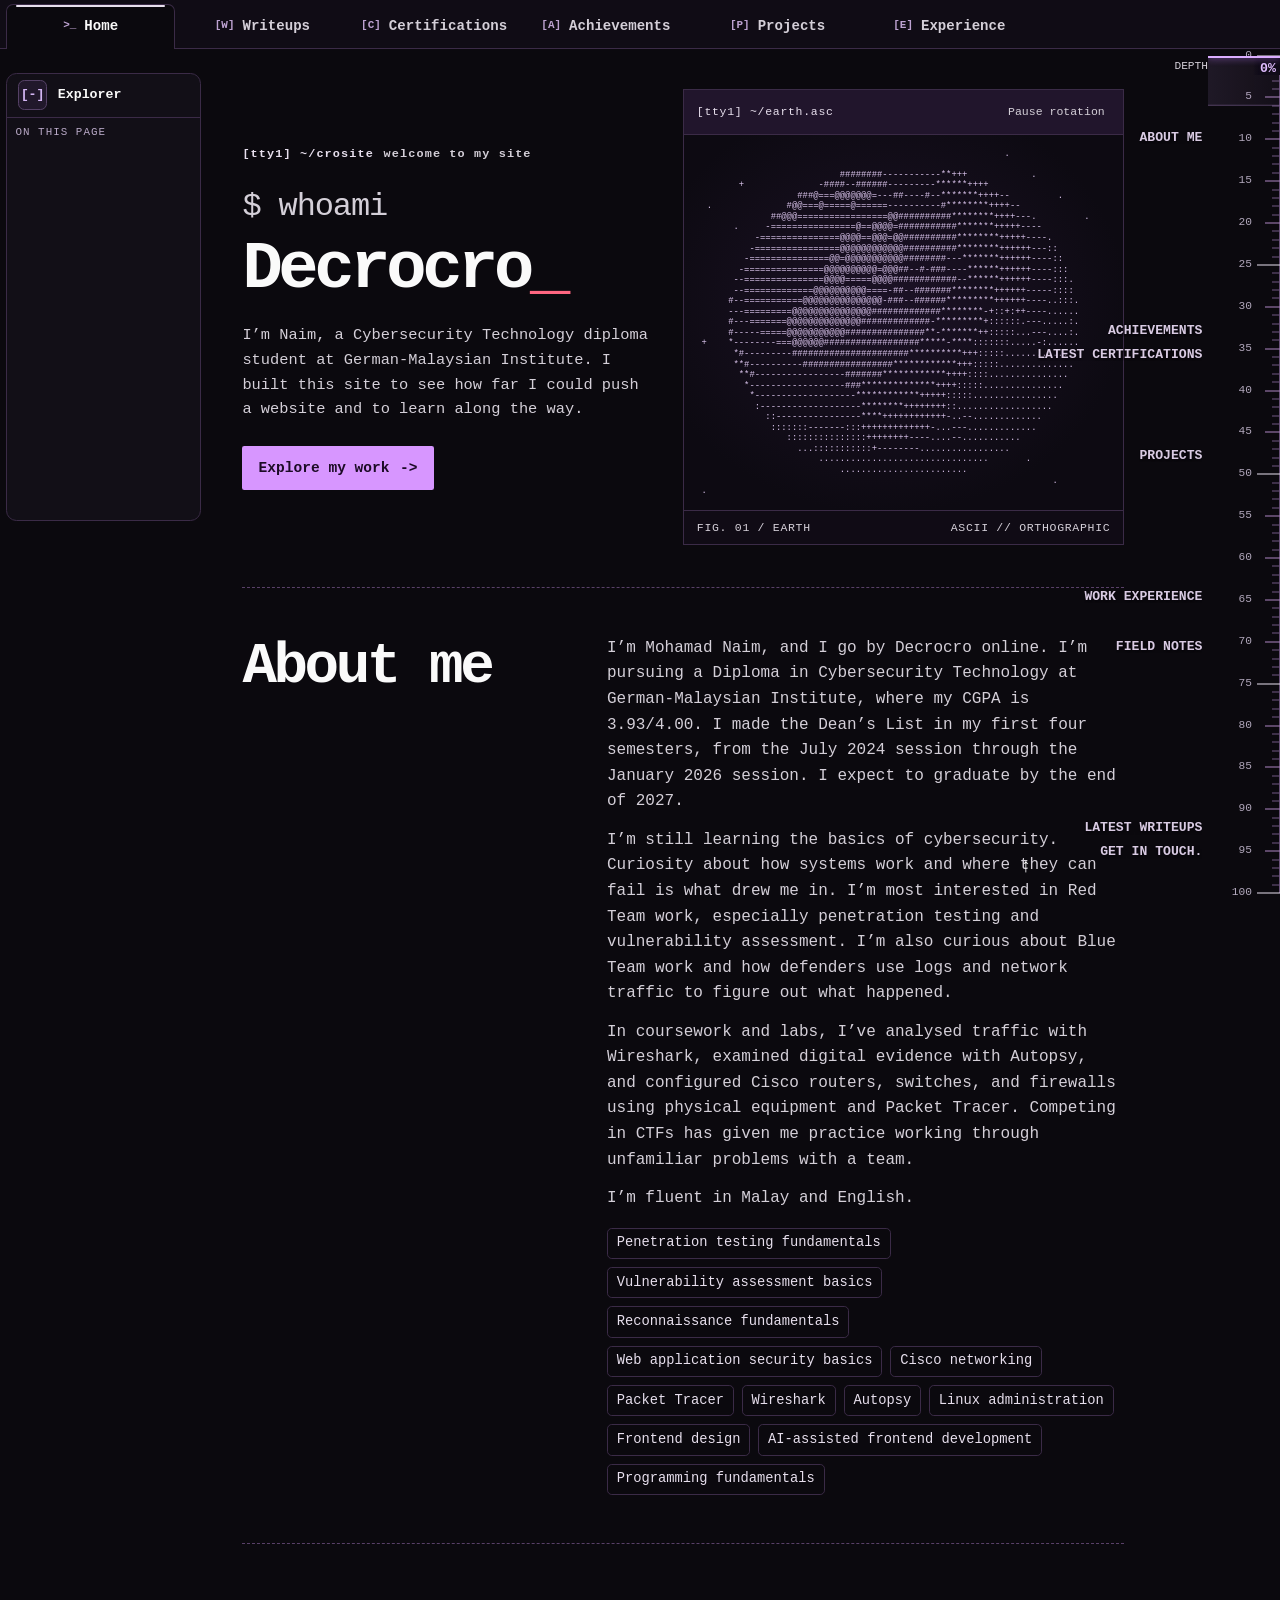
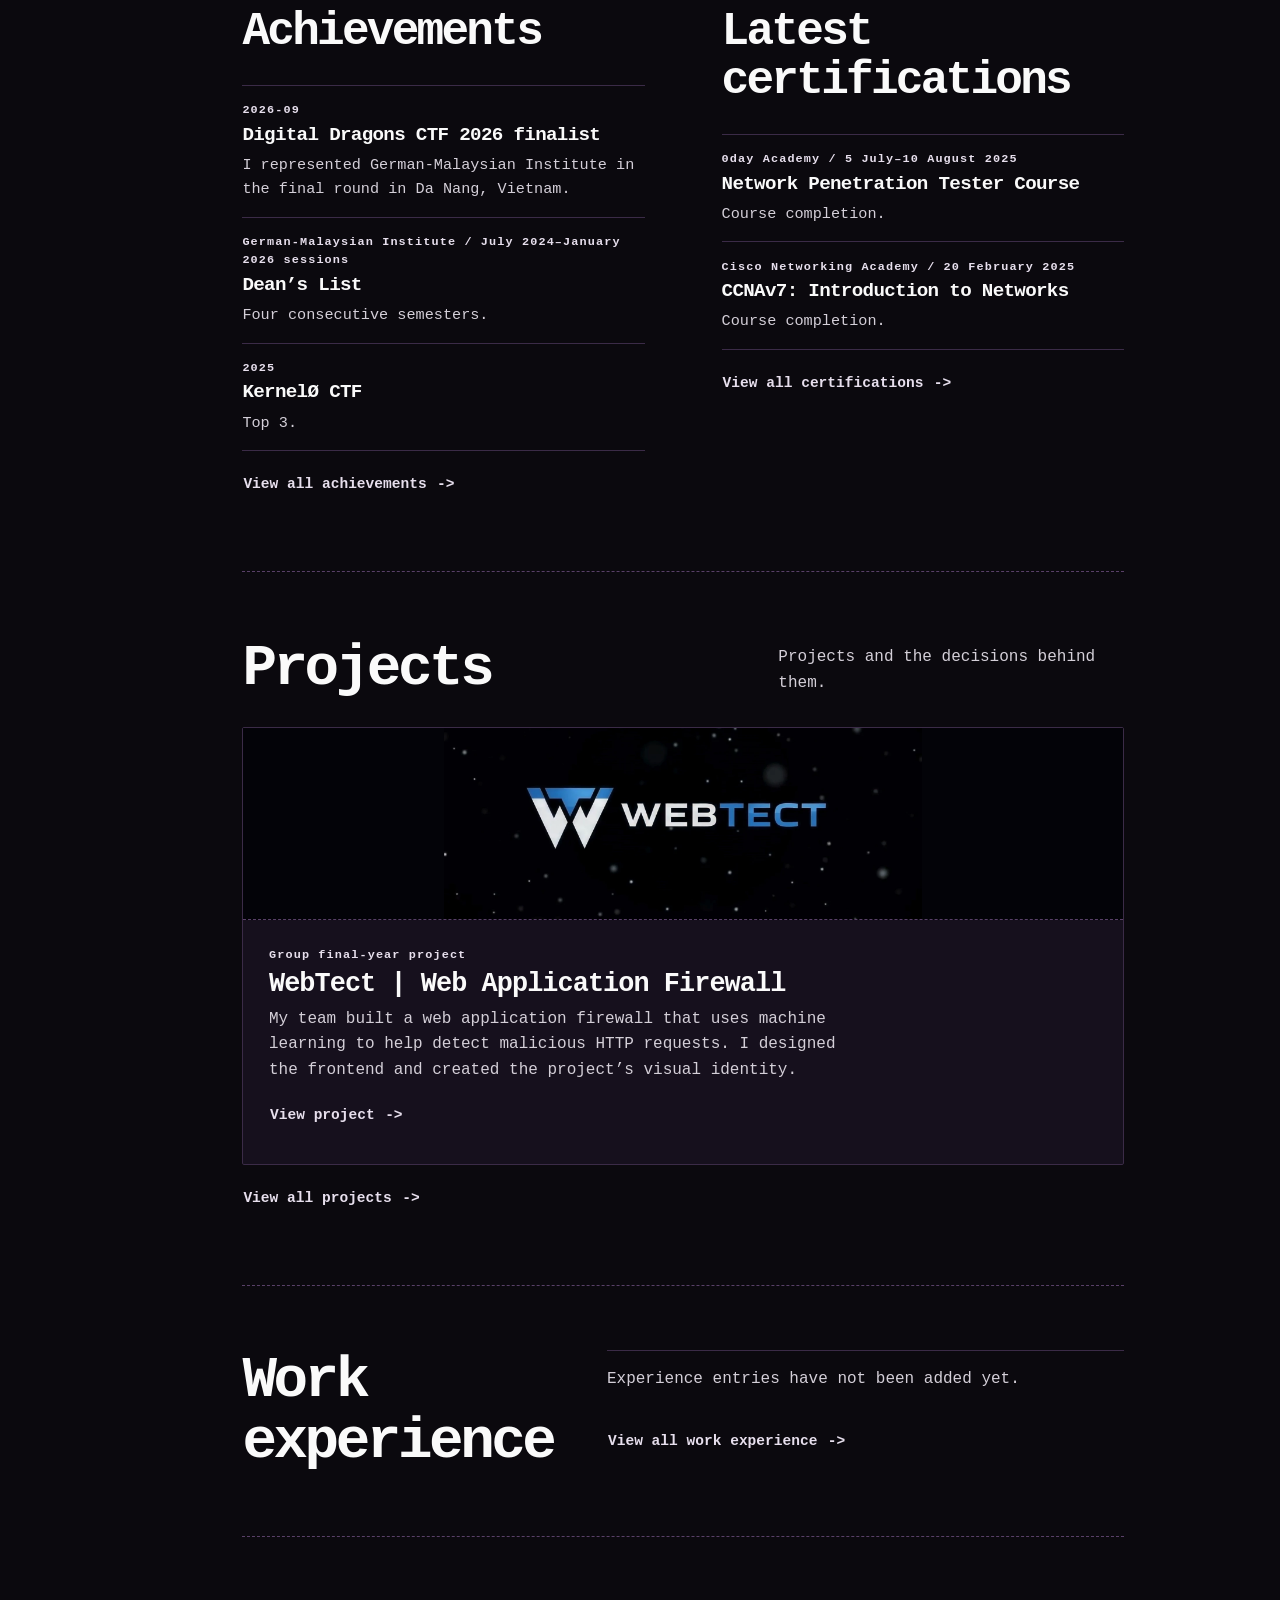
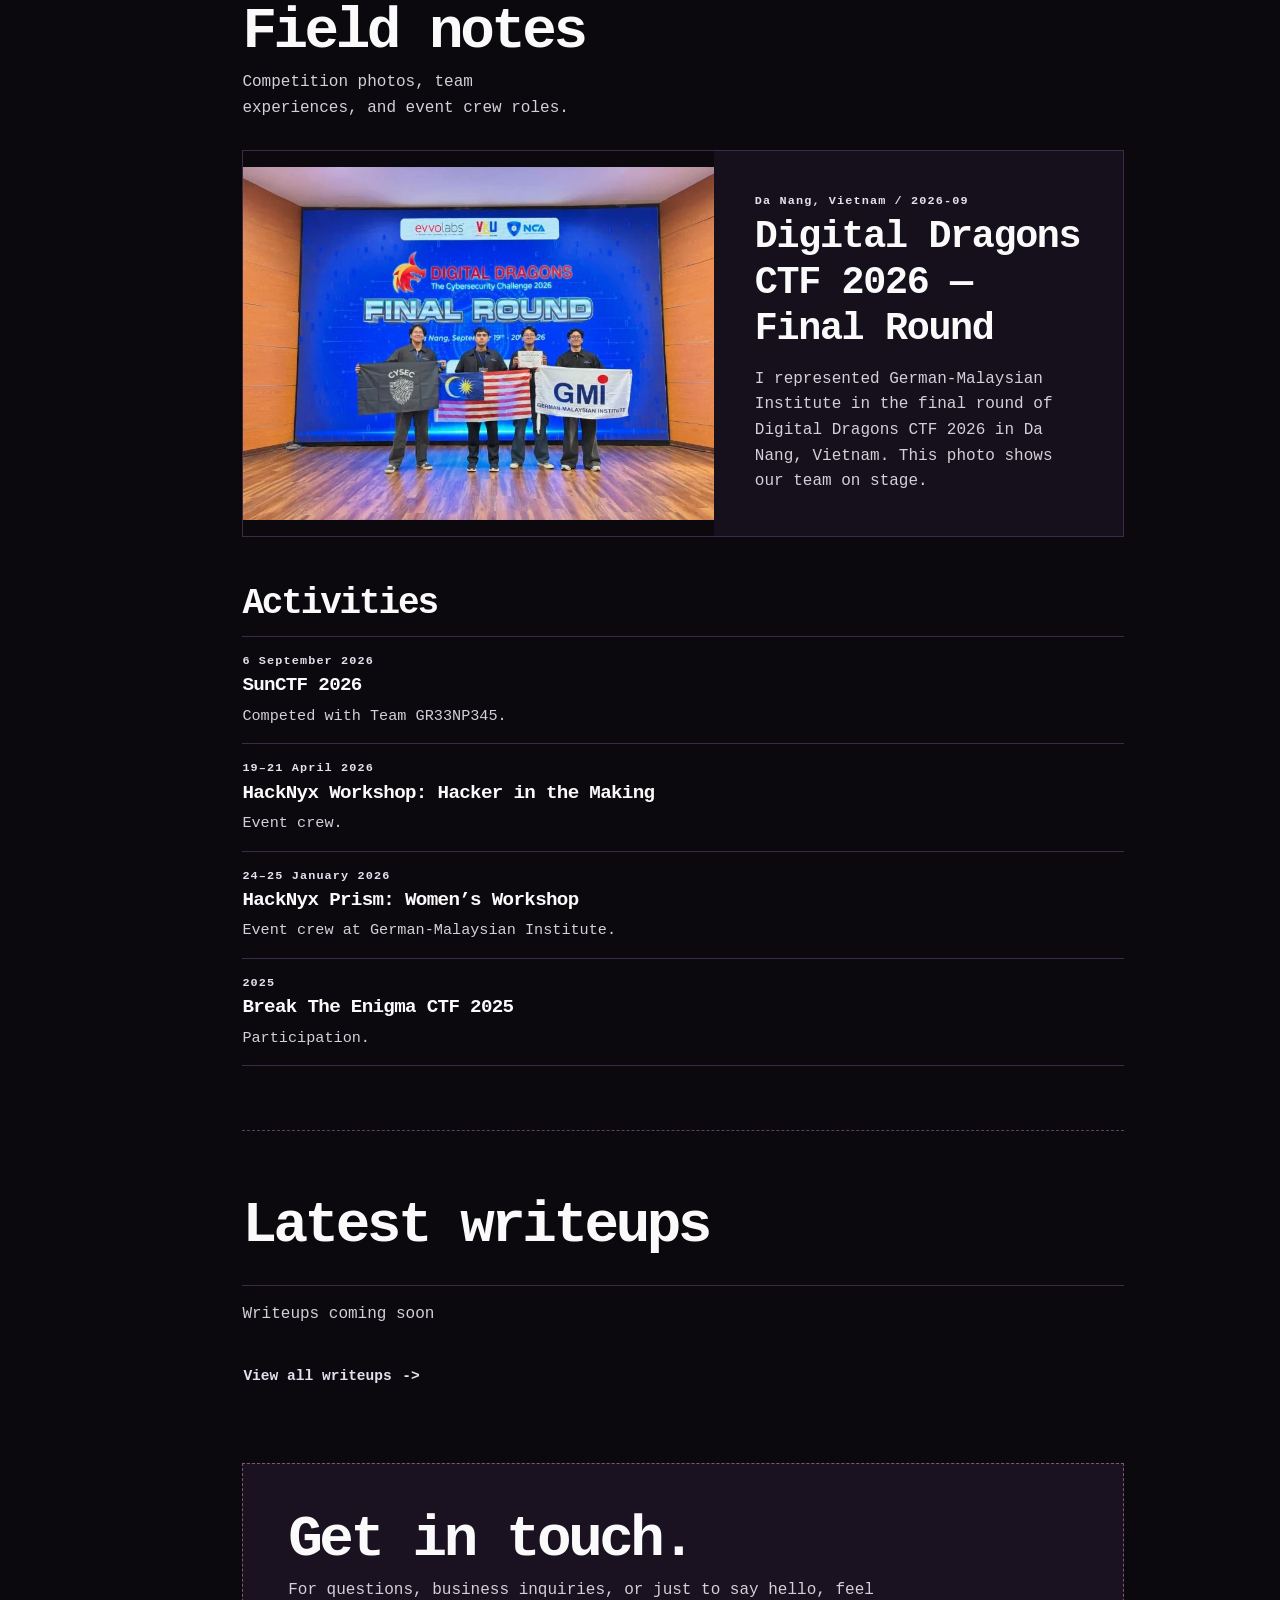
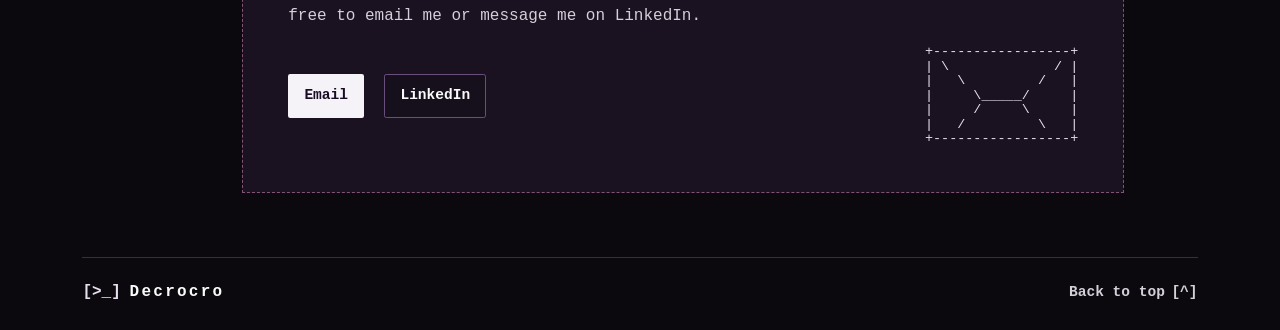
==== commit a2a02e9b: "Zoom the depth ruler around its moving cursor" ====
--- a/index.html
+++ b/index.html
@@ -8,9 +8,9 @@
   <title>Crosite</title>
   <link rel="icon" type="image/webp" href="assets/crocro-mark.webp">
   <style>@media (prefers-reduced-motion: no-preference) { @view-transition { navigation: auto; } }</style>
-  <link rel="stylesheet" href="styles.css">
+  <link rel="stylesheet" href="styles.css?v=depth-zoom">
   <script src="portfolio.js" defer></script>
-  <script src="site.js" defer></script>
+  <script src="site.js?v=depth-zoom" defer></script>
   <script src="earth.js" defer></script>
 </head>
 <body>
@@ -207,19 +207,7 @@
   <div class="scroll-ruler" id="scroll-ruler" hidden>
     <div class="ruler-heading" aria-hidden="true">DEPTH</div>
     <div class="ruler-body">
-      <div class="ruler-scale" aria-hidden="true">
-        <svg class="ruler-ticks" viewBox="0 0 24 100" preserveAspectRatio="none" aria-hidden="true">
-          <path class="ticks-spine" d="M23 0V100"/>
-          <path class="ticks-minor" d="M18 1h5M18 2h5M18 3h5M18 4h5M18 6h5M18 7h5M18 8h5M18 9h5M18 11h5M18 12h5M18 13h5M18 14h5M18 16h5M18 17h5M18 18h5M18 19h5M18 21h5M18 22h5M18 23h5M18 24h5M18 26h5M18 27h5M18 28h5M18 29h5M18 31h5M18 32h5M18 33h5M18 34h5M18 36h5M18 37h5M18 38h5M18 39h5M18 41h5M18 42h5M18 43h5M18 44h5M18 46h5M18 47h5M18 48h5M18 49h5M18 51h5M18 52h5M18 53h5M18 54h5M18 56h5M18 57h5M18 58h5M18 59h5M18 61h5M18 62h5M18 63h5M18 64h5M18 66h5M18 67h5M18 68h5M18 69h5M18 71h5M18 72h5M18 73h5M18 74h5M18 76h5M18 77h5M18 78h5M18 79h5M18 81h5M18 82h5M18 83h5M18 84h5M18 86h5M18 87h5M18 88h5M18 89h5M18 91h5M18 92h5M18 93h5M18 94h5M18 96h5M18 97h5M18 98h5M18 99h5"/>
-          <path class="ticks-medium" d="M12 5h11M12 10h11M12 15h11M12 20h11M12 30h11M12 35h11M12 40h11M12 45h11M12 55h11M12 60h11M12 65h11M12 70h11M12 80h11M12 85h11M12 90h11M12 95h11"/>
-          <path class="ticks-major" d="M2 0h21M2 25h21M2 50h21M2 75h21M2 100h21"/>
-        </svg>
-        <span style="--at:0%">00</span>
-        <span style="--at:25%">25</span>
-        <span style="--at:50%">50</span>
-        <span style="--at:75%">75</span>
-        <span style="--at:100%">100</span>
-      </div>
+      <div class="ruler-scale" aria-hidden="true"></div>
       <input id="scroll-position" type="range" min="0" max="100" step="1" value="0" aria-label="Page scroll position" aria-orientation="vertical" aria-valuetext="0 percent">
     </div>
     <span class="ruler-readout" id="scroll-readout" aria-hidden="true">000%</span>
--- a/styles.css
+++ b/styles.css
@@ -12,7 +12,7 @@
   --tick-medium: #ae85c2;
   --mono: "Cascadia Mono", Consolas, "Liberation Mono", monospace;
   --edge: clamp(1.1rem, 5.2vw, 6rem);
-  --ruler-width: 4.75rem;
+  --ruler-width: 4.5rem;
   --back-to-top-inset: max(.65rem, env(safe-area-inset-right, 0px));
   --frame: 144rem;
   scroll-behavior: smooth;
@@ -302,33 +302,93 @@
 body:has(dialog[open]) .back-to-top { visibility: hidden; }
 
 /* Keep the native scrollbar unless the accessible desktop ruler is ready. */
+@property --depth-zoom {
+  syntax: "<number>";
+  inherits: true;
+  initial-value: 1;
+}
 .scroll-ruler { display: none; }
 @media (min-width: 54rem) and (min-height: 25rem) and (hover: hover) and (pointer: fine) and (forced-colors: none) {
   /* Reserve the same space on short pages, even when the ruler is hidden. */
   :root { --edge: max(5.15rem, 5.2vw); scrollbar-gutter: auto; }
-  .has-ruler { scrollbar-width: none; --back-to-top-inset: calc(var(--ruler-width) + .5rem + env(safe-area-inset-right, 0px)); }
+  .has-ruler {
+    scrollbar-width: none;
+    --ruler-gutter: max(9.75rem, var(--edge));
+    --back-to-top-inset: calc(var(--ruler-width) + 10rem);
+  }
   .has-ruler .scroll-ruler {
     position: fixed; z-index: 2;
+    --depth-zoom: 1;
+    --depth-at: 0%;
     inset-block: max(var(--ruler-top, 0px), env(safe-area-inset-top, 0px)) 0;
-    inset-inline-end: max(.13rem, env(safe-area-inset-right, 0px));
+    inset-inline-end: 0;
     display: grid; grid-template-rows: minmax(0, 1fr);
     width: var(--ruler-width); color: var(--muted); font: .7rem/1 var(--mono);
     padding-block-end: env(safe-area-inset-bottom, 0px);
-    pointer-events: none;
+    pointer-events: auto;
+  }
+  .has-ruler .scroll-ruler.is-precise {
+    --depth-zoom: 7;
   }
   body:has(dialog[open]) .scroll-ruler { display: none; }
-  .ruler-heading, .ruler-readout { position: absolute; inset-inline-start: 0; }
-  .ruler-heading { inset-block-start: 1rem; }
-  .ruler-readout { inset-block-end: calc(env(safe-area-inset-bottom, 0px) + 1rem); color: var(--red); font-weight: 700; }
+  .ruler-heading { position: absolute; inset-block-start: .75rem; inset-inline-end: 100%; color: var(--muted); white-space: nowrap; }
   .ruler-body { position: relative; width: 100%; min-height: 0; }
-  .ruler-scale { position: absolute; inset: 6px 3px 6px 0; pointer-events: none; }
-  .ruler-ticks { position: absolute; inset: 0 6px 0 auto; width: 24px; height: 100%; overflow: visible; fill: none; }
-  .ruler-ticks path { vector-effect: non-scaling-stroke; }
-  .ticks-spine { stroke: #6a5279; }
-  .ticks-minor { stroke: var(--tick-minor); }
-  .ticks-medium { stroke: var(--tick-medium); }
-  .ticks-major { stroke: var(--signal); }
-  .ruler-scale span { position: absolute; top: var(--at); right: 34px; color: var(--muted); transform: translateY(-50%); }
+  .ruler-scale { position: absolute; inset: 7px 0; overflow: clip; overflow-clip-margin: 6px; pointer-events: none; }
+  .ruler-scale::before { content: ""; position: absolute; inset: 0 0 0 auto; border-inline-end: 1px solid #6a5279; }
+  .ruler-tick, .ruler-number {
+    position: absolute;
+    top: calc(var(--depth-at) + (var(--at) - var(--depth-at)) * var(--depth-zoom));
+    transform: translateY(-50%);
+  }
+  .ruler-tick { right: 0; width: 8px; height: 1px; background: var(--tick-minor); }
+  .tick-medium { width: 15px; background: var(--tick-medium); }
+  .tick-major { width: 23px; background: var(--signal); }
+  .ruler-number { right: 28px; color: #b1a7bb; font-size: .7rem; }
+  .is-precise .ruler-number { color: #d4c9dd; }
+  .ruler-cursor {
+    position: absolute; inset: 7px 0; z-index: 1; pointer-events: none; overflow: clip;
+  }
+  .ruler-cursor::before, .ruler-cursor::after, .ruler-readout {
+    position: absolute; inset-inline-end: 0; top: var(--depth-at);
+  }
+  .ruler-cursor::before {
+    content: ""; width: 100%; height: 12%; transform: translateY(-50%);
+    border-block: 1px solid #9375ad75;
+    background: linear-gradient(90deg, #c797f01c, #b487d60d);
+  }
+  .is-precise .ruler-cursor::before { opacity: .35; }
+  .ruler-cursor::after {
+    content: ""; width: 100%; height: 2px; top: min(var(--depth-at), calc(100% - 2px));
+    background: #dbadff; box-shadow: 0 0 7px #b879f4;
+  }
+  .ruler-readout {
+    padding: .38rem .25rem 0 .46rem; color: #e0bdff; font-size: .83rem; font-weight: 700;
+    background: linear-gradient(90deg, transparent, #100b18 22%);
+  }
+  .is-precise .ruler-readout { font-size: .71rem; }
+  .is-bottom .ruler-readout { transform: translateY(-100%); padding-block: 0 .38rem; }
+
+  .ruler-markers { position: absolute; inset: 0 100% 0 auto; width: 12rem; z-index: 1; pointer-events: none; }
+  .ruler-markers a {
+    position: absolute; inset-inline-end: 0;
+    top: clamp(var(--marker-first), calc(var(--depth-at) + (var(--marker-top) - var(--depth-at)) * var(--depth-zoom)), var(--marker-last));
+    max-inline-size: 100%; min-block-size: 0; transform: translateY(-50%);
+    padding: .22rem .35rem; white-space: nowrap; text-transform: uppercase;
+    font: 700 .82rem/1 var(--mono); color: #d9cbe3; text-shadow: 0 1px 5px #0b090e, 0 1px 2px #0b090e;
+    cursor: pointer; pointer-events: auto;
+  }
+  .ruler-markers a span { overflow: hidden; text-overflow: ellipsis; }
+  .ruler-markers a:is(:hover, :focus-visible) { color: #e7bdff; text-shadow: 0 0 7px #a66ce0; }
+  .ruler-markers a:is(.is-current, .is-moving):not(:hover, :focus-visible) span { opacity: 0; }
+  .ruler-markers a.is-current::after {
+    content: ""; position: absolute; inset-inline-end: -.3rem; width: 5px; height: 5px;
+    border-radius: 50%; background: var(--red);
+  }
+  .ruler-flight {
+    position: fixed; z-index: 2; pointer-events: none; white-space: nowrap;
+    color: #ddbdff; text-shadow: 0 0 8px var(--bg), 0 0 4px var(--bg);
+    font: 700 .82rem/1 var(--mono); text-transform: uppercase; transform-origin: left center;
+  }
   #scroll-position {
     appearance: none; writing-mode: vertical-lr; direction: ltr;
     position: absolute; inset: 0 0 0 auto; width: 44px; height: 100%; margin: 0;
@@ -337,8 +397,24 @@
   #scroll-position:focus-visible { outline-offset: 0; }
   #scroll-position::-webkit-slider-runnable-track { width: 24px; background: transparent; }
   #scroll-position::-moz-range-track { width: 24px; background: transparent; }
-  #scroll-position::-webkit-slider-thumb { appearance: none; width: 24px; height: 12px; border: 2px solid #0b090e; border-inline-end: 0; background: var(--red); clip-path: polygon(0 50%, 32% 0, 100% 0, 100% 100%, 32% 100%); }
-  #scroll-position::-moz-range-thumb { width: 22px; height: 10px; border: 1px solid #0b090e; border-radius: 0; background: var(--red); clip-path: polygon(0 50%, 32% 0, 100% 0, 100% 100%, 32% 100%); }
+  #scroll-position::-webkit-slider-thumb { appearance: none; width: 24px; height: 12px; background: transparent; }
+  #scroll-position::-moz-range-thumb { width: 24px; height: 12px; border: 0; background: transparent; }
+}
+
+@media (min-width: 54rem) and (max-width: 77.999rem) {
+  .has-ruler .workspace main {
+    width: min(var(--frame), calc(100% - var(--edge) - var(--ruler-gutter) - env(safe-area-inset-left, 0px)));
+    margin-inline: auto var(--ruler-gutter);
+  }
+}
+@media (min-width: 78rem) {
+  .has-ruler .workspace main { padding-inline-end: var(--ruler-gutter); }
+}
+@media (max-height: 34rem) {
+  .scroll-ruler:not(.is-precise) .ruler-number-intermediate { visibility: hidden; }
+}
+@media (prefers-reduced-motion: no-preference) {
+  .has-ruler .scroll-ruler { transition: --depth-zoom 220ms cubic-bezier(.2,.7,.3,1); }
 }
 
 /* Archive and certification pages share the same terminal workspace. */
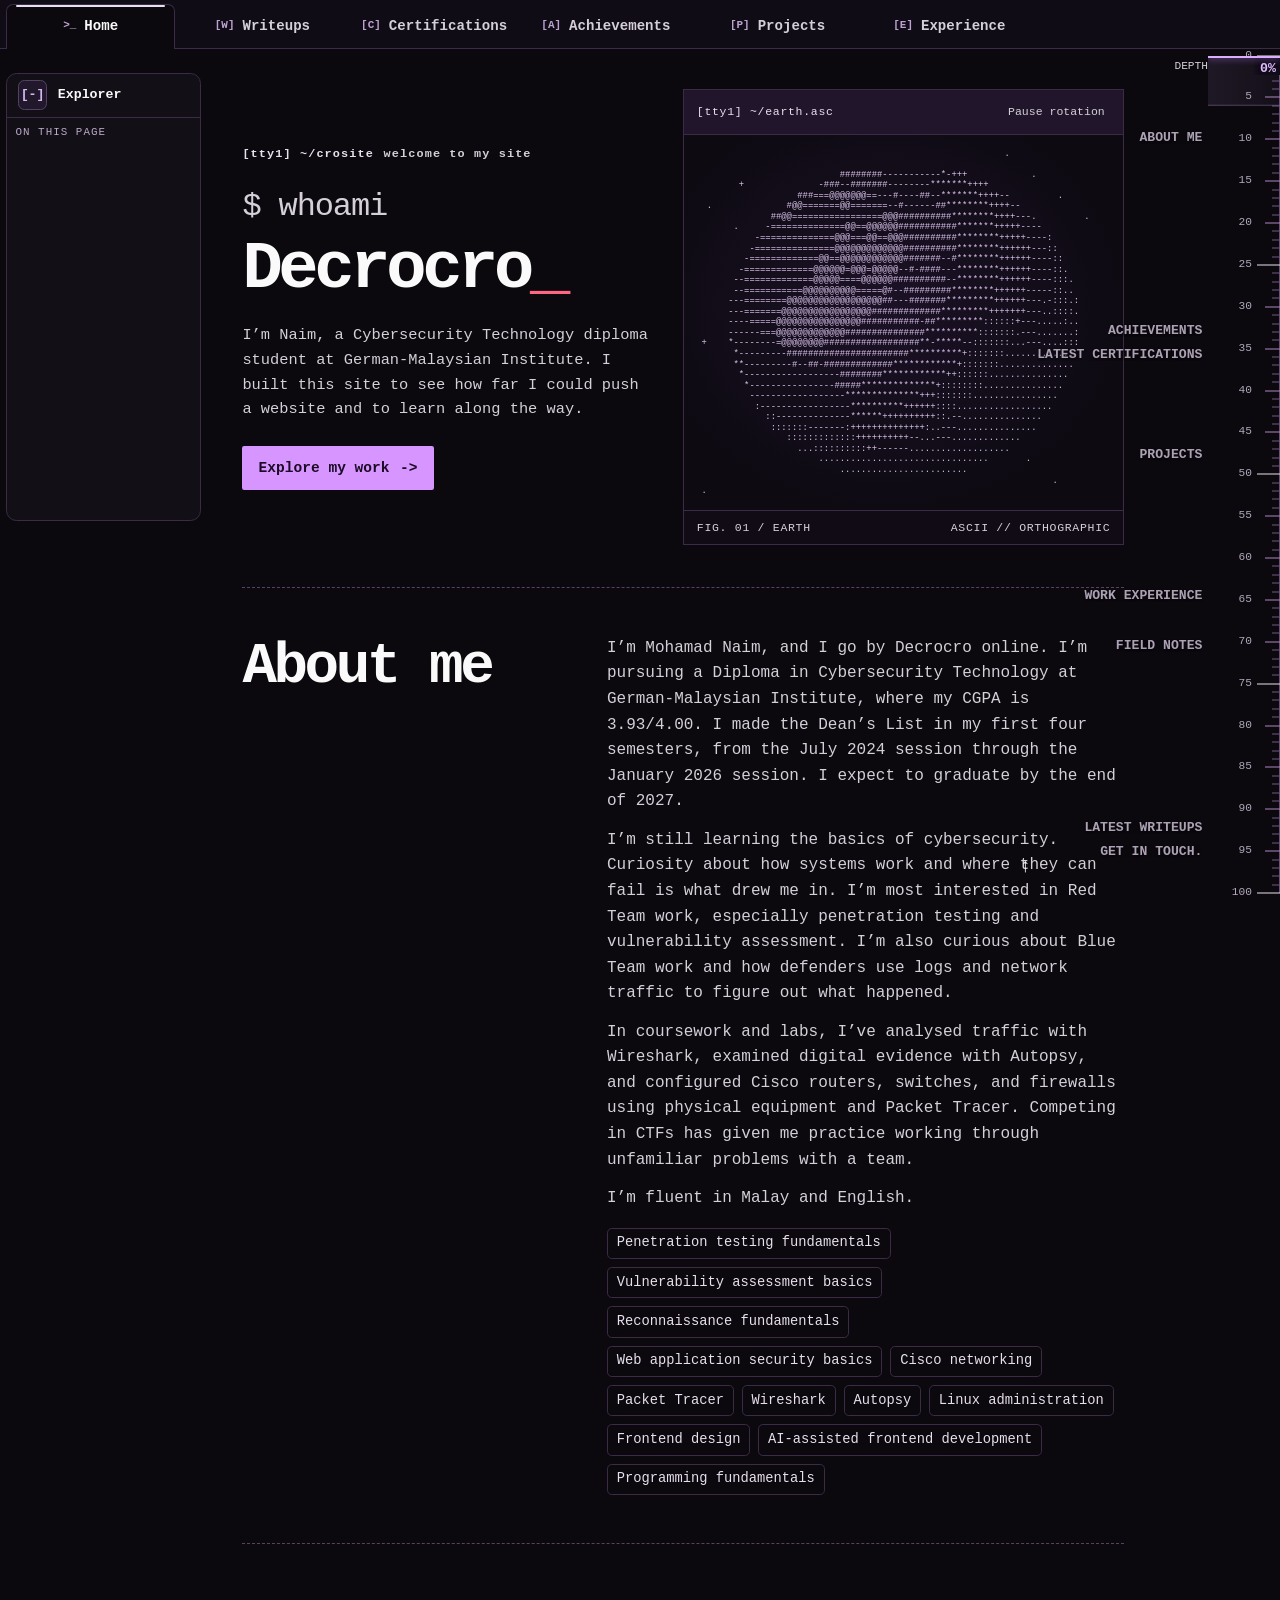
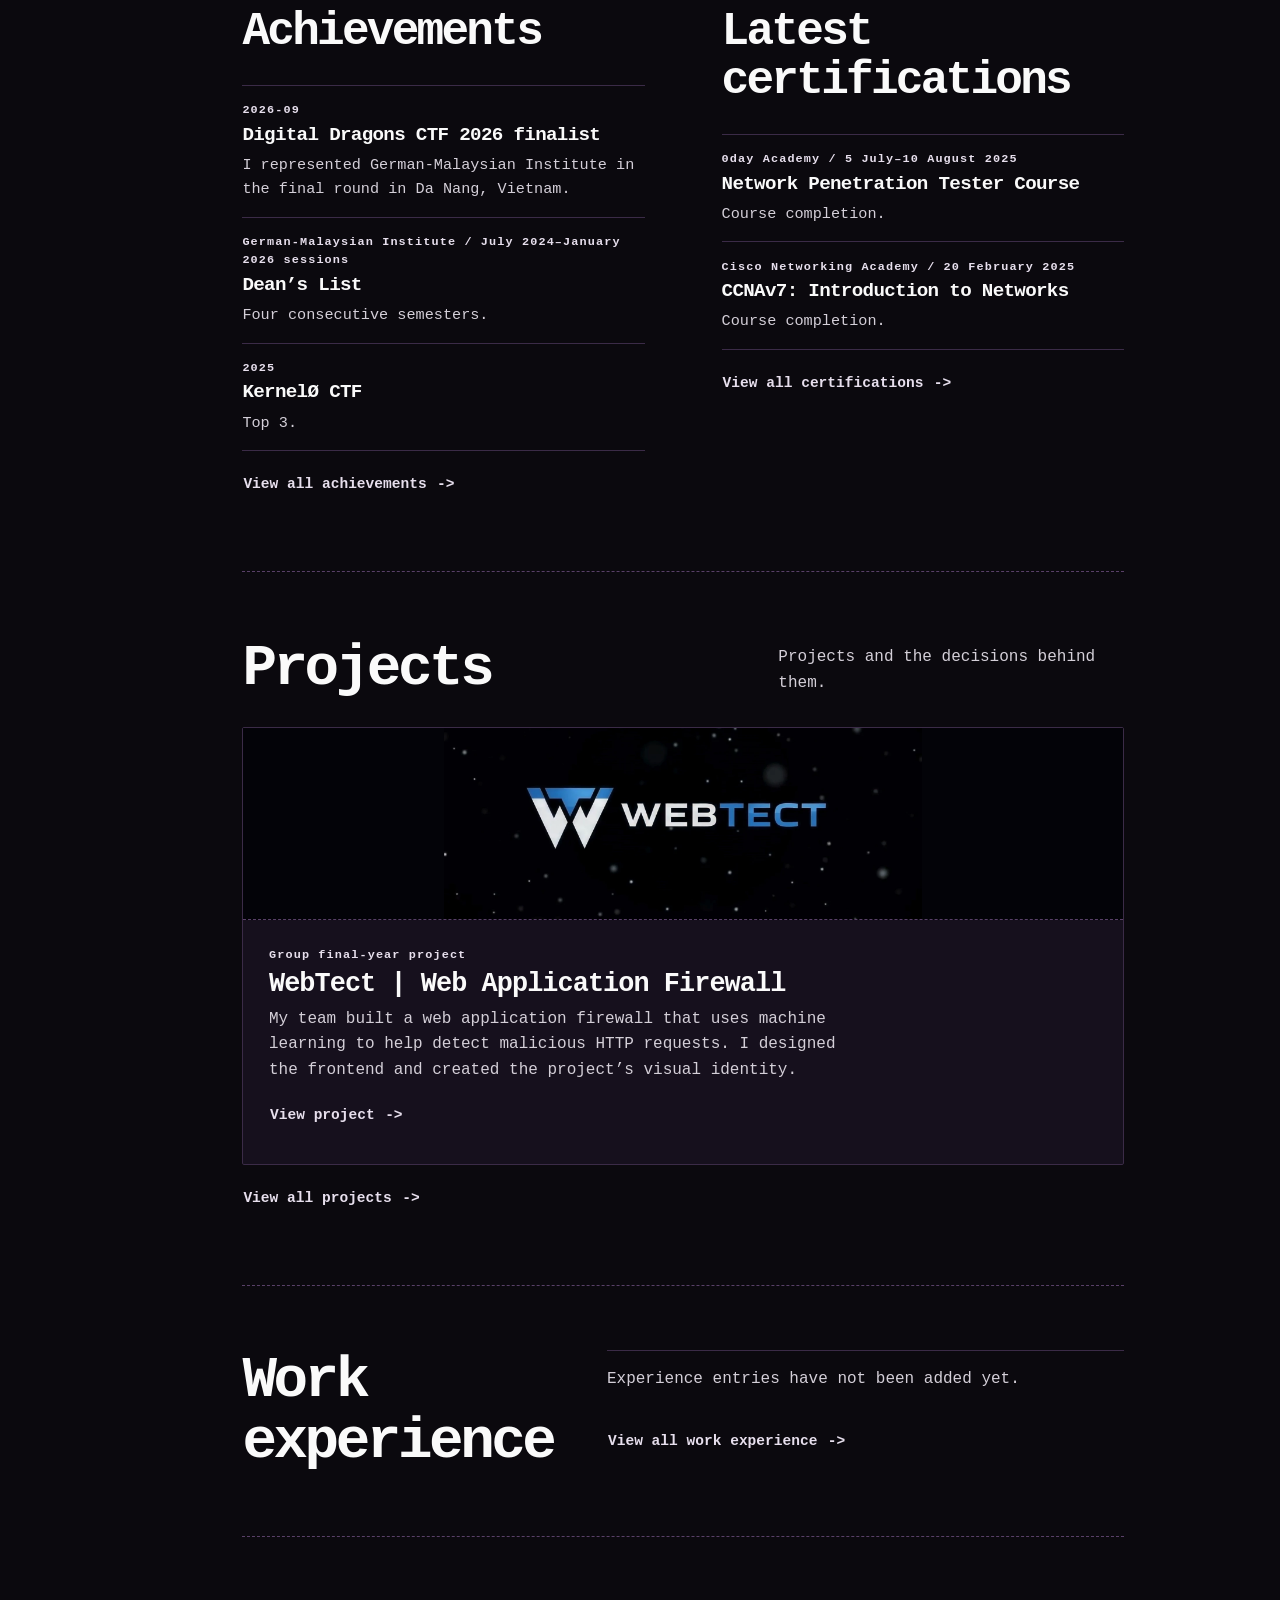
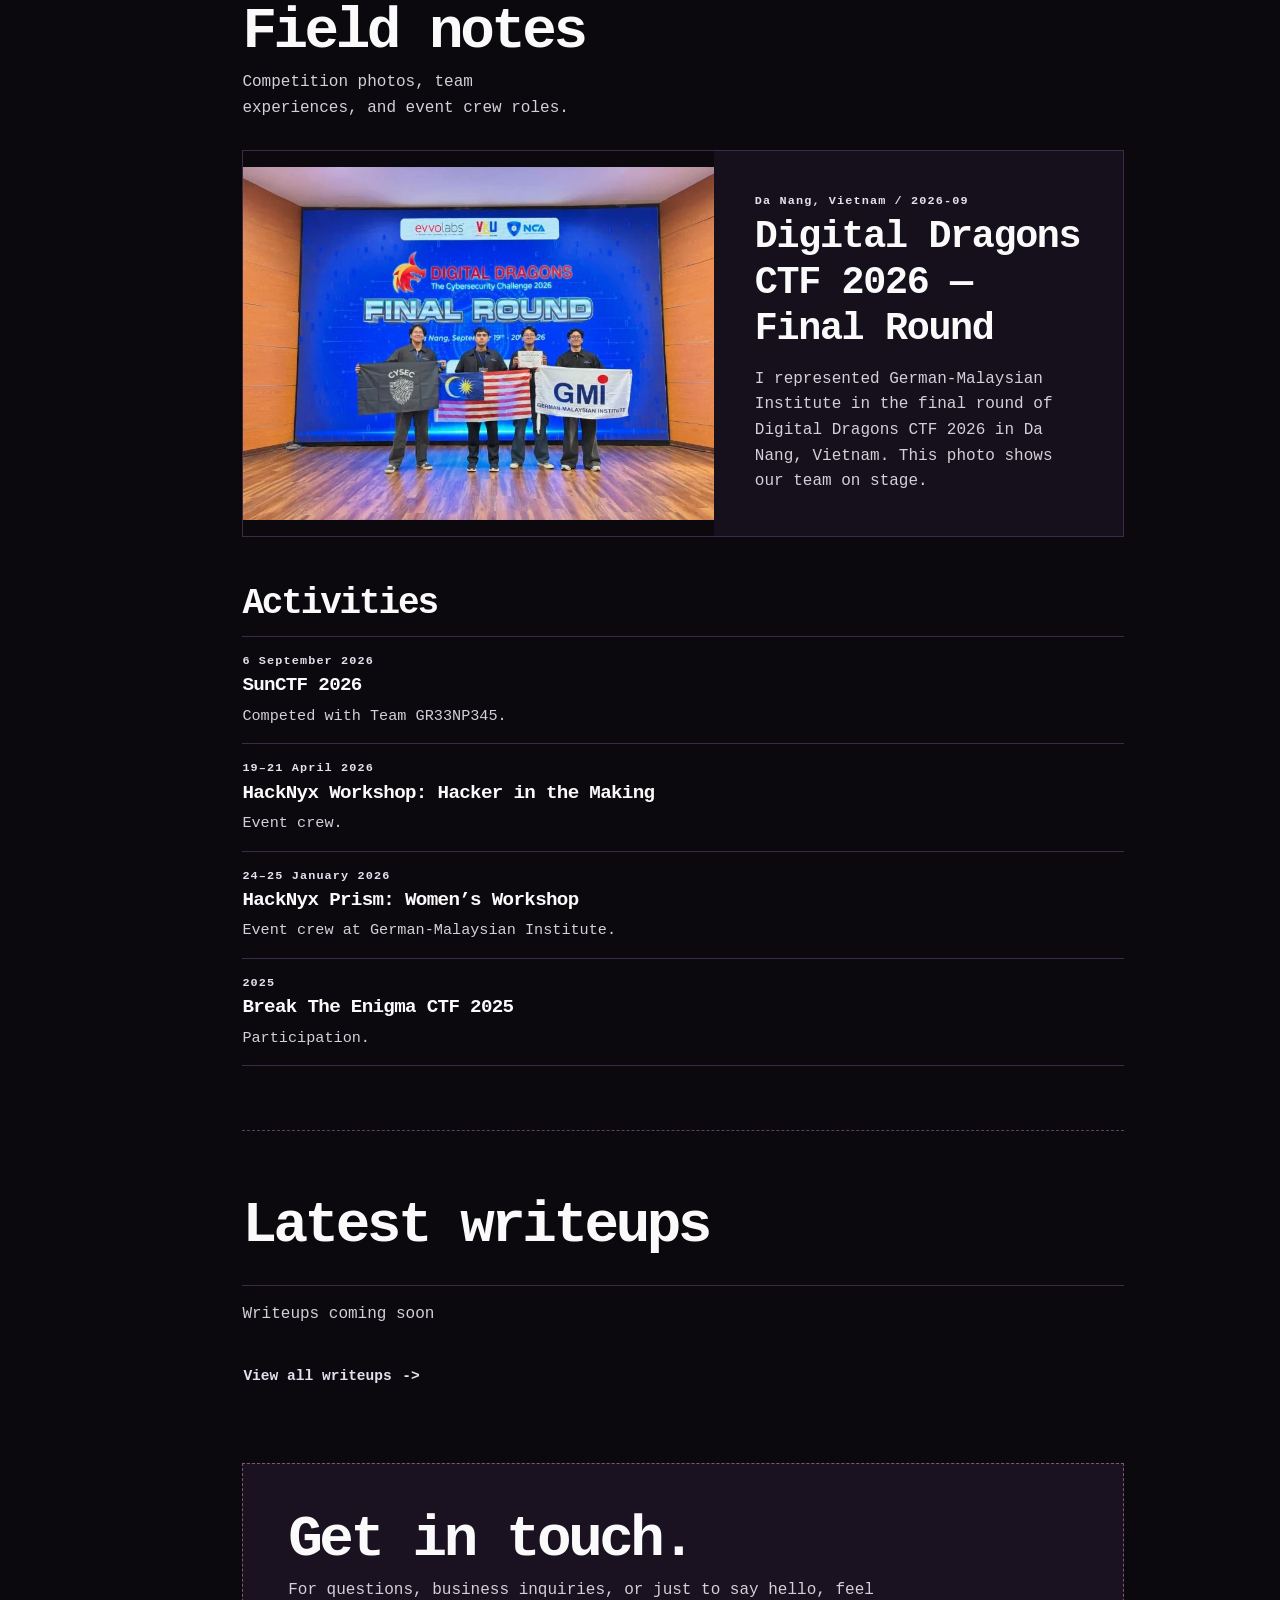
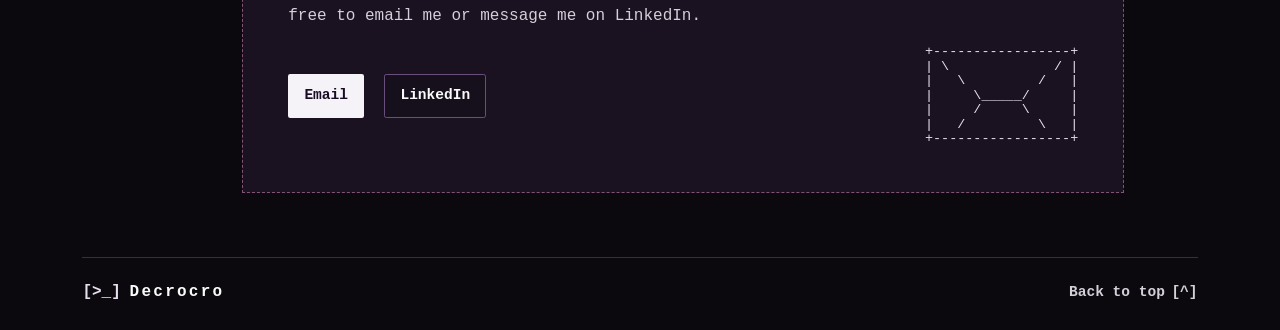
==== commit 0abf4a0c: "Keep depth labels ordered and animate headings earlier" ====
--- a/index.html
+++ b/index.html
@@ -8,9 +8,9 @@
   <title>Crosite</title>
   <link rel="icon" type="image/webp" href="assets/crocro-mark.webp">
   <style>@media (prefers-reduced-motion: no-preference) { @view-transition { navigation: auto; } }</style>
-  <link rel="stylesheet" href="styles.css?v=depth-zoom">
+  <link rel="stylesheet" href="styles.css?v=depth-polish">
   <script src="portfolio.js" defer></script>
-  <script src="site.js?v=depth-zoom" defer></script>
+  <script src="site.js?v=depth-polish" defer></script>
   <script src="earth.js" defer></script>
 </head>
 <body>
--- a/styles.css
+++ b/styles.css
@@ -247,7 +247,7 @@
 @keyframes page-settle { from { opacity: .65; transform: translateY(.35rem); } }
 
 @media (prefers-reduced-motion: no-preference) {
-  .scroll-arriving { animation: scroll-reveal 360ms cubic-bezier(.2, .7, .25, 1) 110ms both; }
+  .scroll-arriving { animation: scroll-reveal 360ms cubic-bezier(.2, .7, .25, 1) both; }
   .scroll-arriving:focus-within { animation: none; }
   ::highlight(crosite-untyped) { color: transparent; }
 }
@@ -371,10 +371,10 @@
   .ruler-markers { position: absolute; inset: 0 100% 0 auto; width: 12rem; z-index: 1; pointer-events: none; }
   .ruler-markers a {
     position: absolute; inset-inline-end: 0;
-    top: clamp(var(--marker-first), calc(var(--depth-at) + (var(--marker-top) - var(--depth-at)) * var(--depth-zoom)), var(--marker-last));
+    top: calc(var(--marker-overview) + (var(--marker-zoomed) - var(--marker-overview)) * (var(--depth-zoom) - 1) / 6);
     max-inline-size: 100%; min-block-size: 0; transform: translateY(-50%);
     padding: .22rem .35rem; white-space: nowrap; text-transform: uppercase;
-    font: 700 .82rem/1 var(--mono); color: #d9cbe3; text-shadow: 0 1px 5px #0b090e, 0 1px 2px #0b090e;
+    font: 700 .82rem/1 var(--mono); color: #e7d9f0bd; text-shadow: 0 1px 5px #0b090e, 0 1px 2px #0b090e;
     cursor: pointer; pointer-events: auto;
   }
   .ruler-markers a span { overflow: hidden; text-overflow: ellipsis; }
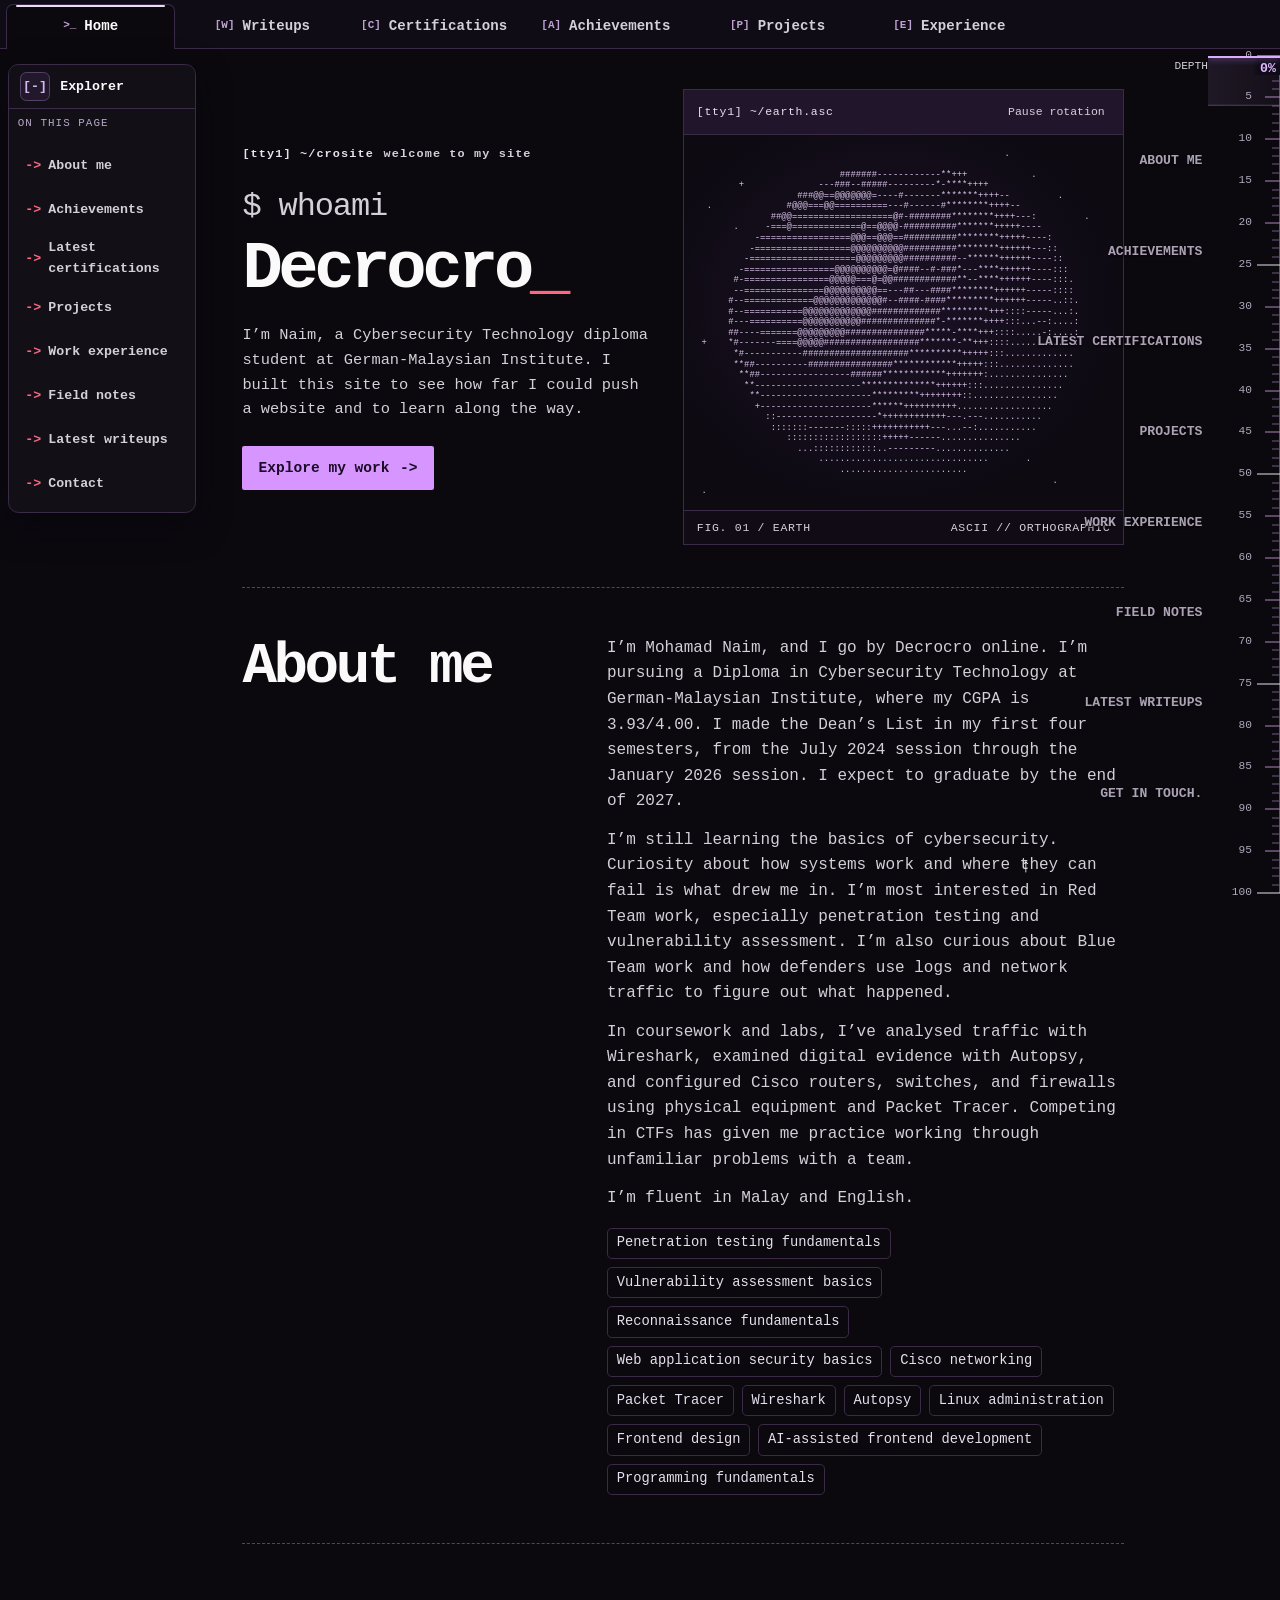
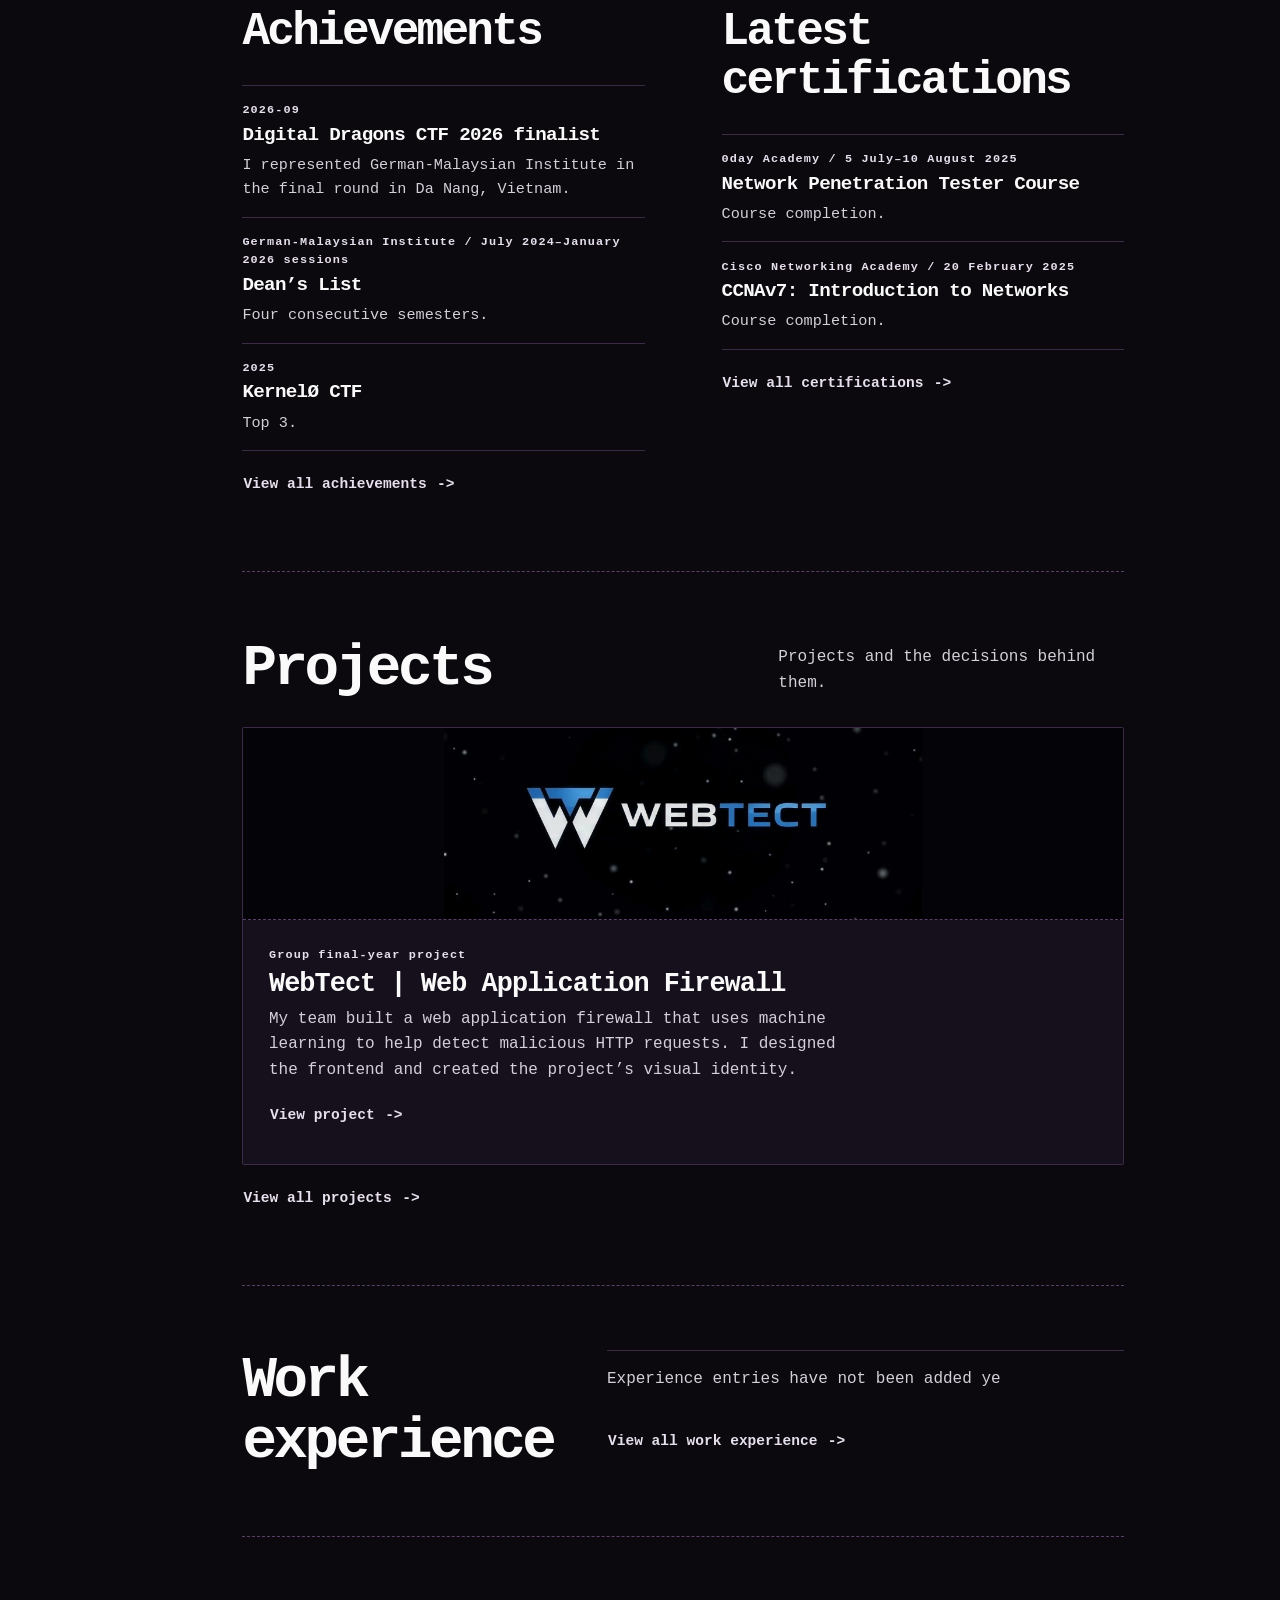
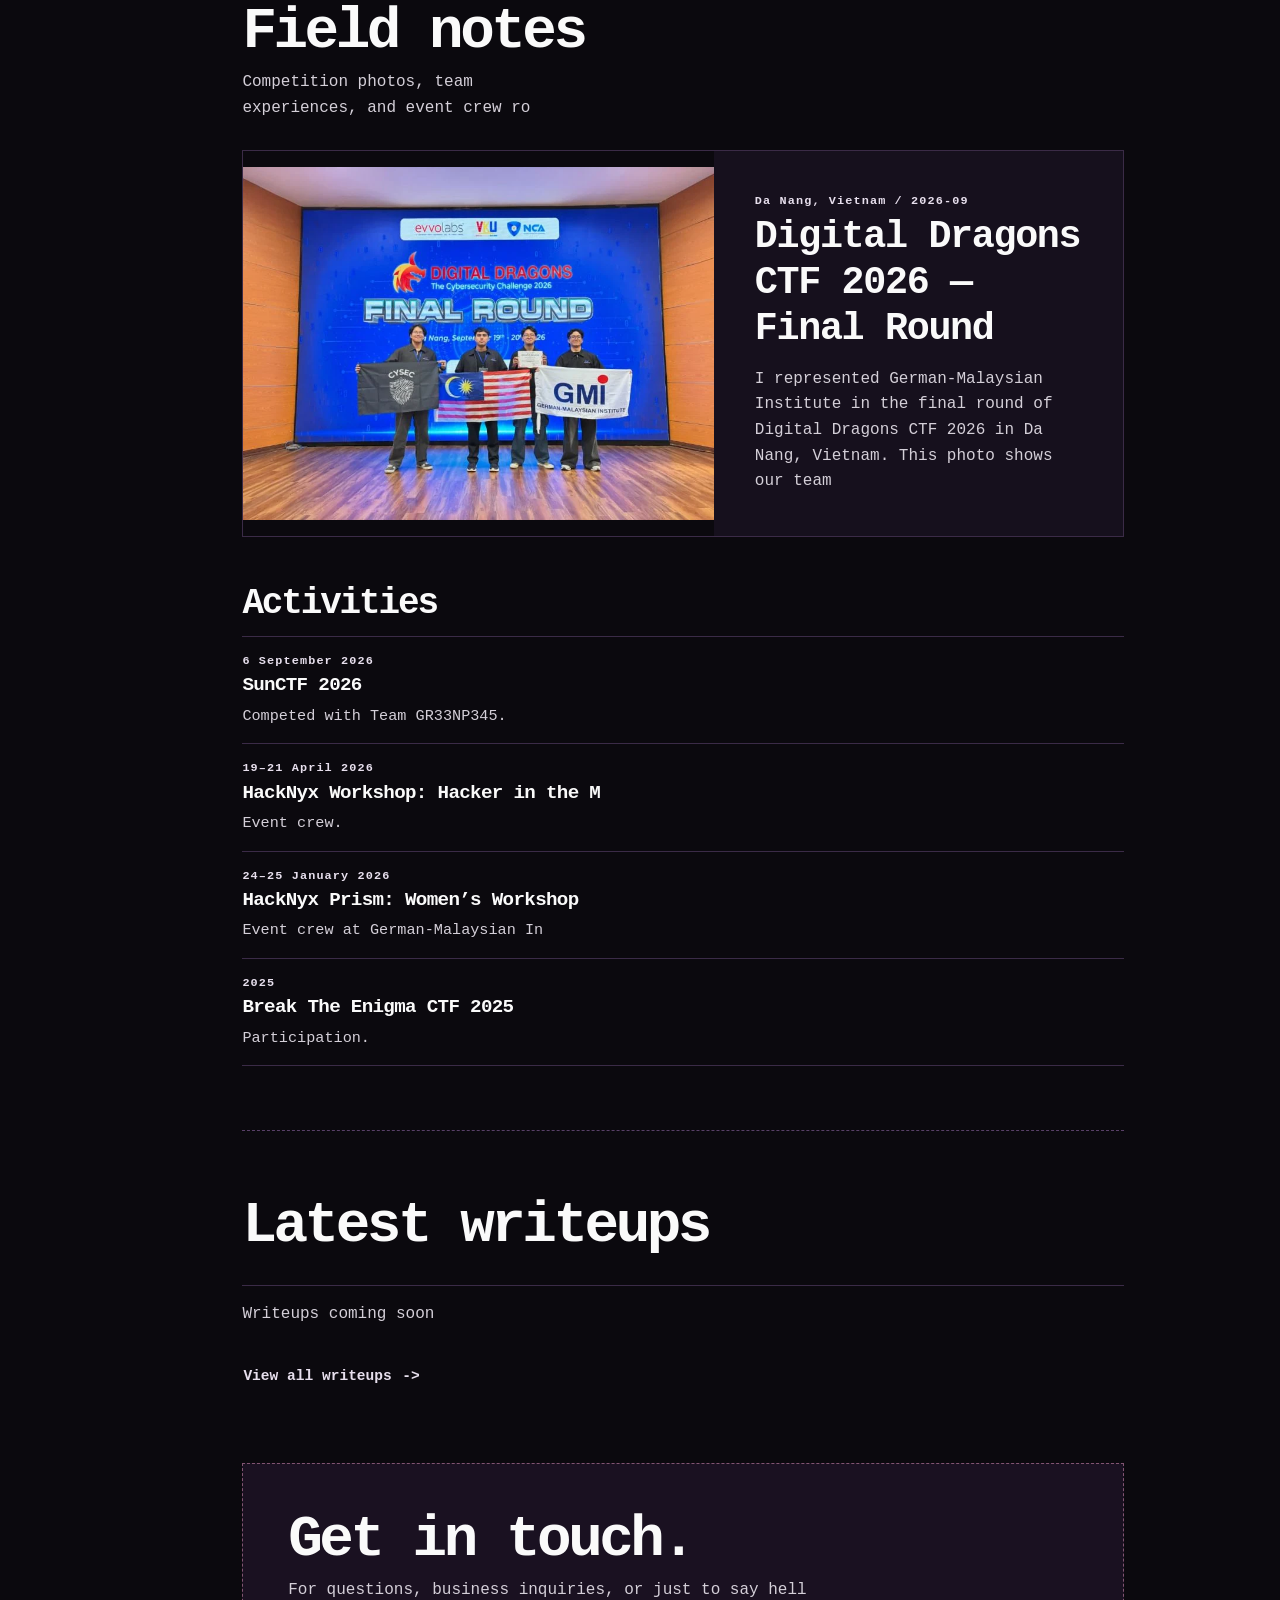
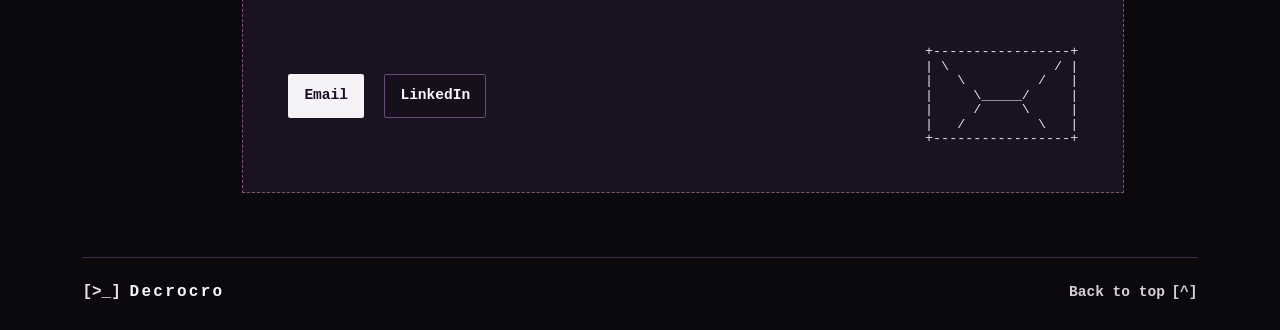
==== commit 32779216: "Stack ruler labels and make Explorer a draggable overlay" ====
--- a/index.html
+++ b/index.html
@@ -8,9 +8,9 @@
   <title>Crosite</title>
   <link rel="icon" type="image/webp" href="assets/crocro-mark.webp">
   <style>@media (prefers-reduced-motion: no-preference) { @view-transition { navigation: auto; } }</style>
-  <link rel="stylesheet" href="styles.css?v=depth-polish">
+  <link rel="stylesheet" href="styles.css?v=explorer-overlay">
   <script src="portfolio.js" defer></script>
-  <script src="site.js?v=depth-polish" defer></script>
+  <script src="site.js?v=explorer-overlay" defer></script>
   <script src="earth.js" defer></script>
 </head>
 <body>
--- a/styles.css
+++ b/styles.css
@@ -39,6 +39,20 @@
   padding: .4rem .7rem; color: var(--ink); font-weight: 700; cursor: pointer; list-style: none;
   border-radius: .6rem;
 }
+.section-dock {
+  position: fixed; z-index: 4;
+  inset: var(--dock-y, max(4rem, calc(env(safe-area-inset-top, 0px) + .5rem))) auto auto
+    var(--dock-x, max(.5rem, env(safe-area-inset-left, 0px)));
+  width: min(15rem, calc(100vw - 1rem));
+  max-height: calc(100dvh - var(--dock-y, 4rem) - max(.5rem, env(safe-area-inset-bottom, 0px)));
+  overflow: auto; scrollbar-width: thin;
+}
+.section-dock[open] { box-shadow: 0 .75rem 2rem #08060dc4; }
+.section-dock .dock-title {
+  position: sticky; top: 0; z-index: 1; background: #120f17;
+  cursor: grab; touch-action: none; user-select: none;
+}
+.section-dock.is-dragging .dock-title { cursor: grabbing; }
 .dock-title::-webkit-details-marker { display: none; }
 .dock-title:focus-visible, .dock-links a:focus-visible { outline-offset: -3px; }
 .dock-symbol {
@@ -56,6 +70,7 @@
 .dock-empty { padding: .65rem .7rem; color: var(--muted); font-size: .75rem; }
 .dock-links a {
   display: flex; gap: .45rem; align-items: center; min-height: 2.75rem;
+  touch-action: manipulation;
   padding: .3rem .55rem; border: 1px solid transparent; border-radius: .35rem; font-size: inherit;
 }
 .dock-links a:hover, .dock-links a:focus-visible { background: #21182b; color: var(--ink); }
@@ -186,19 +201,16 @@
 .dialog-body p { max-width: 62ch; margin-top: .85rem; }
 .dialog-inner .actions:not(:empty) { margin-top: 1.25rem; }
 
-/* Keep only the explorer card visible; the desktop track has no painted rail. */
+/* Reserve a stable desktop column and a compact mobile launcher slot. */
 @media (min-width: 78rem) {
   .workspace { --dock-size: clamp(12.75rem, 13vw, 15.5rem); width: 100%; flex: 1; display: grid; grid-template-columns: var(--dock-size) minmax(0, 1fr); }
-  .workspace:has(.section-dock:not([open])) { --dock-size: calc(3.1rem + env(safe-area-inset-left, 0px)); }
-  .workspace-rail { --dock-inset: 1.5rem; padding: var(--dock-inset) .2rem .75rem max(.35rem, env(safe-area-inset-left, 0px)); }
-  .section-dock { position: sticky; top: var(--dock-inset); max-height: calc(100dvh - var(--dock-inset) - .75rem); overflow: auto; scrollbar-width: thin; }
+  .section-dock[open] { width: calc(var(--dock-size) - 1rem); }
   .workspace main { width: min(100%, var(--frame)); justify-self: center; padding-inline: clamp(1.65rem, 3vw, 4.8rem) max(var(--edge), env(safe-area-inset-right, 0px)); }
 }
 @media (max-width: 77.999rem) {
   .workspace { width: 100%; }
   .workspace main { width: min(var(--frame), calc(100% - 2 * var(--edge) - env(safe-area-inset-left, 0px) - env(safe-area-inset-right, 0px))); margin-inline: auto; }
-  .workspace-rail { width: min(16rem, 100%); padding: .85rem .35rem 0 max(.35rem, env(safe-area-inset-left, 0px)); }
-  .workspace-rail:has(.section-dock:not([open])) { width: calc(3.45rem + env(safe-area-inset-left, 0px)); }
+  .workspace-rail { min-block-size: 3.55rem; }
 }
 @media (max-width: 48rem) {
   .tab-full { display: none; }
@@ -218,12 +230,7 @@
 @media (prefers-reduced-motion: no-preference) {
   @supports (interpolate-size: allow-keywords) and (interactivity: inert) and selector(::details-content) {
     .workspace { --dock-motion: 220ms cubic-bezier(.2, .75, .25, 1); }
-    .workspace:has(.dock-interacted) { transition: grid-template-columns var(--dock-motion); }
-    .workspace:has(.dock-interacted) .workspace-rail { transition: width var(--dock-motion); }
     .section-dock { interpolate-size: allow-keywords; overflow-x: hidden; }
-    .section-dock:not([open]) { width: 100%; min-width: 2.75rem; overflow: hidden; }
-    .section-dock nav { min-width: 11rem; }
-    .section-dock:not([open]) .dock-title { width: 100%; }
     .section-dock:not([open]) nav { interactivity: inert; }
     .section-dock::details-content { block-size: 0; overflow: clip; opacity: 0; }
     .section-dock[open]::details-content { block-size: auto; opacity: 1; }
@@ -368,18 +375,21 @@
   .is-precise .ruler-readout { font-size: .71rem; }
   .is-bottom .ruler-readout { transform: translateY(-100%); padding-block: 0 .38rem; }
 
-  .ruler-markers { position: absolute; inset: 0 100% 0 auto; width: 12rem; z-index: 1; pointer-events: none; }
+  .ruler-markers {
+    position: absolute; inset: 2rem 100% 1.65rem auto; width: 12rem;
+    display: flex; flex-direction: column; flex-wrap: nowrap; justify-content: space-evenly;
+    align-items: flex-end; gap: 0; z-index: 1; pointer-events: none;
+  }
   .ruler-markers a {
-    position: absolute; inset-inline-end: 0;
-    top: calc(var(--marker-overview) + (var(--marker-zoomed) - var(--marker-overview)) * (var(--depth-zoom) - 1) / 6);
-    max-inline-size: 100%; min-block-size: 0; transform: translateY(-50%);
+    position: relative; flex: none; max-inline-size: 100%; min-block-size: 0;
     padding: .22rem .35rem; white-space: nowrap; text-transform: uppercase;
     font: 700 .82rem/1 var(--mono); color: #e7d9f0bd; text-shadow: 0 1px 5px #0b090e, 0 1px 2px #0b090e;
     cursor: pointer; pointer-events: auto;
   }
   .ruler-markers a span { overflow: hidden; text-overflow: ellipsis; }
   .ruler-markers a:is(:hover, :focus-visible) { color: #e7bdff; text-shadow: 0 0 7px #a66ce0; }
-  .ruler-markers a:is(.is-current, .is-moving):not(:hover, :focus-visible) span { opacity: 0; }
+  .ruler-markers a.is-current:not(:hover, :focus-visible) span { opacity: .65; }
+  .ruler-markers a.is-moving:not(:hover, :focus-visible) span { opacity: 0; }
   .ruler-markers a.is-current::after {
     content: ""; position: absolute; inset-inline-end: -.3rem; width: 5px; height: 5px;
     border-radius: 50%; background: var(--red);
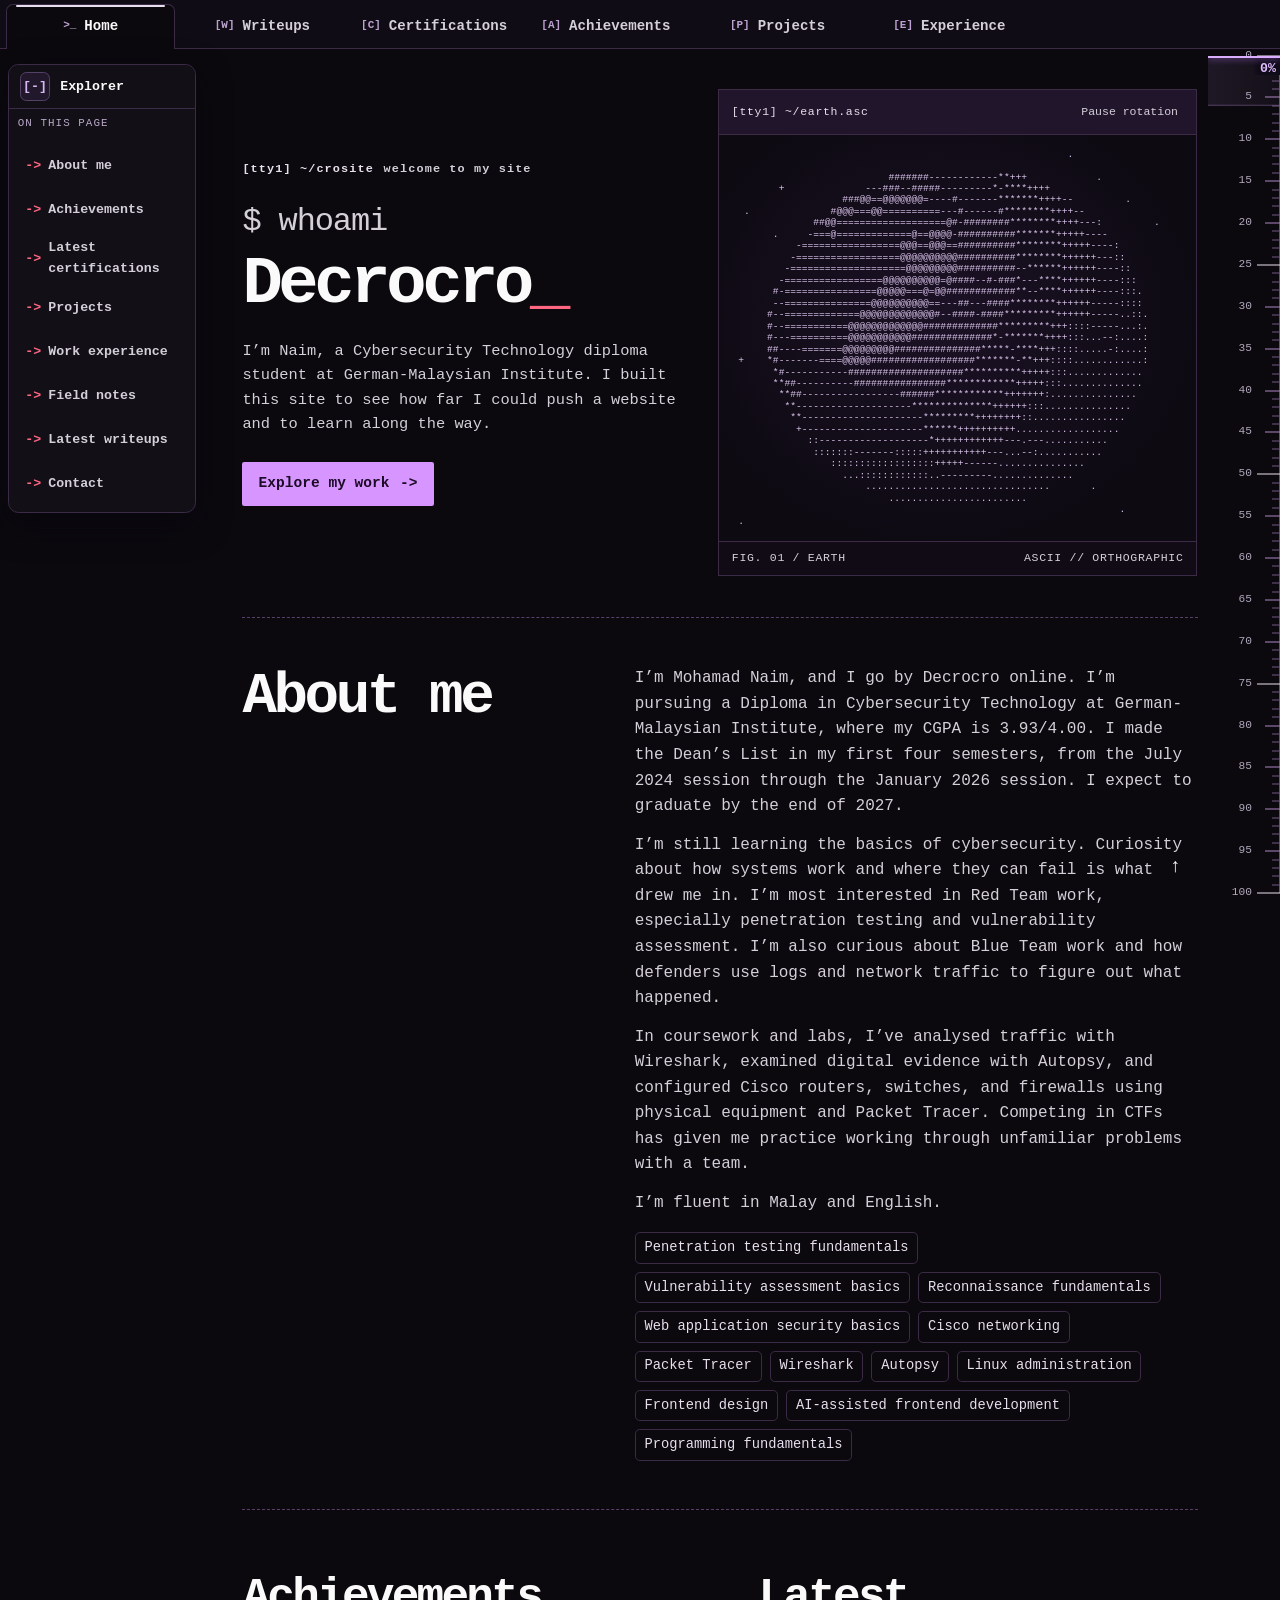
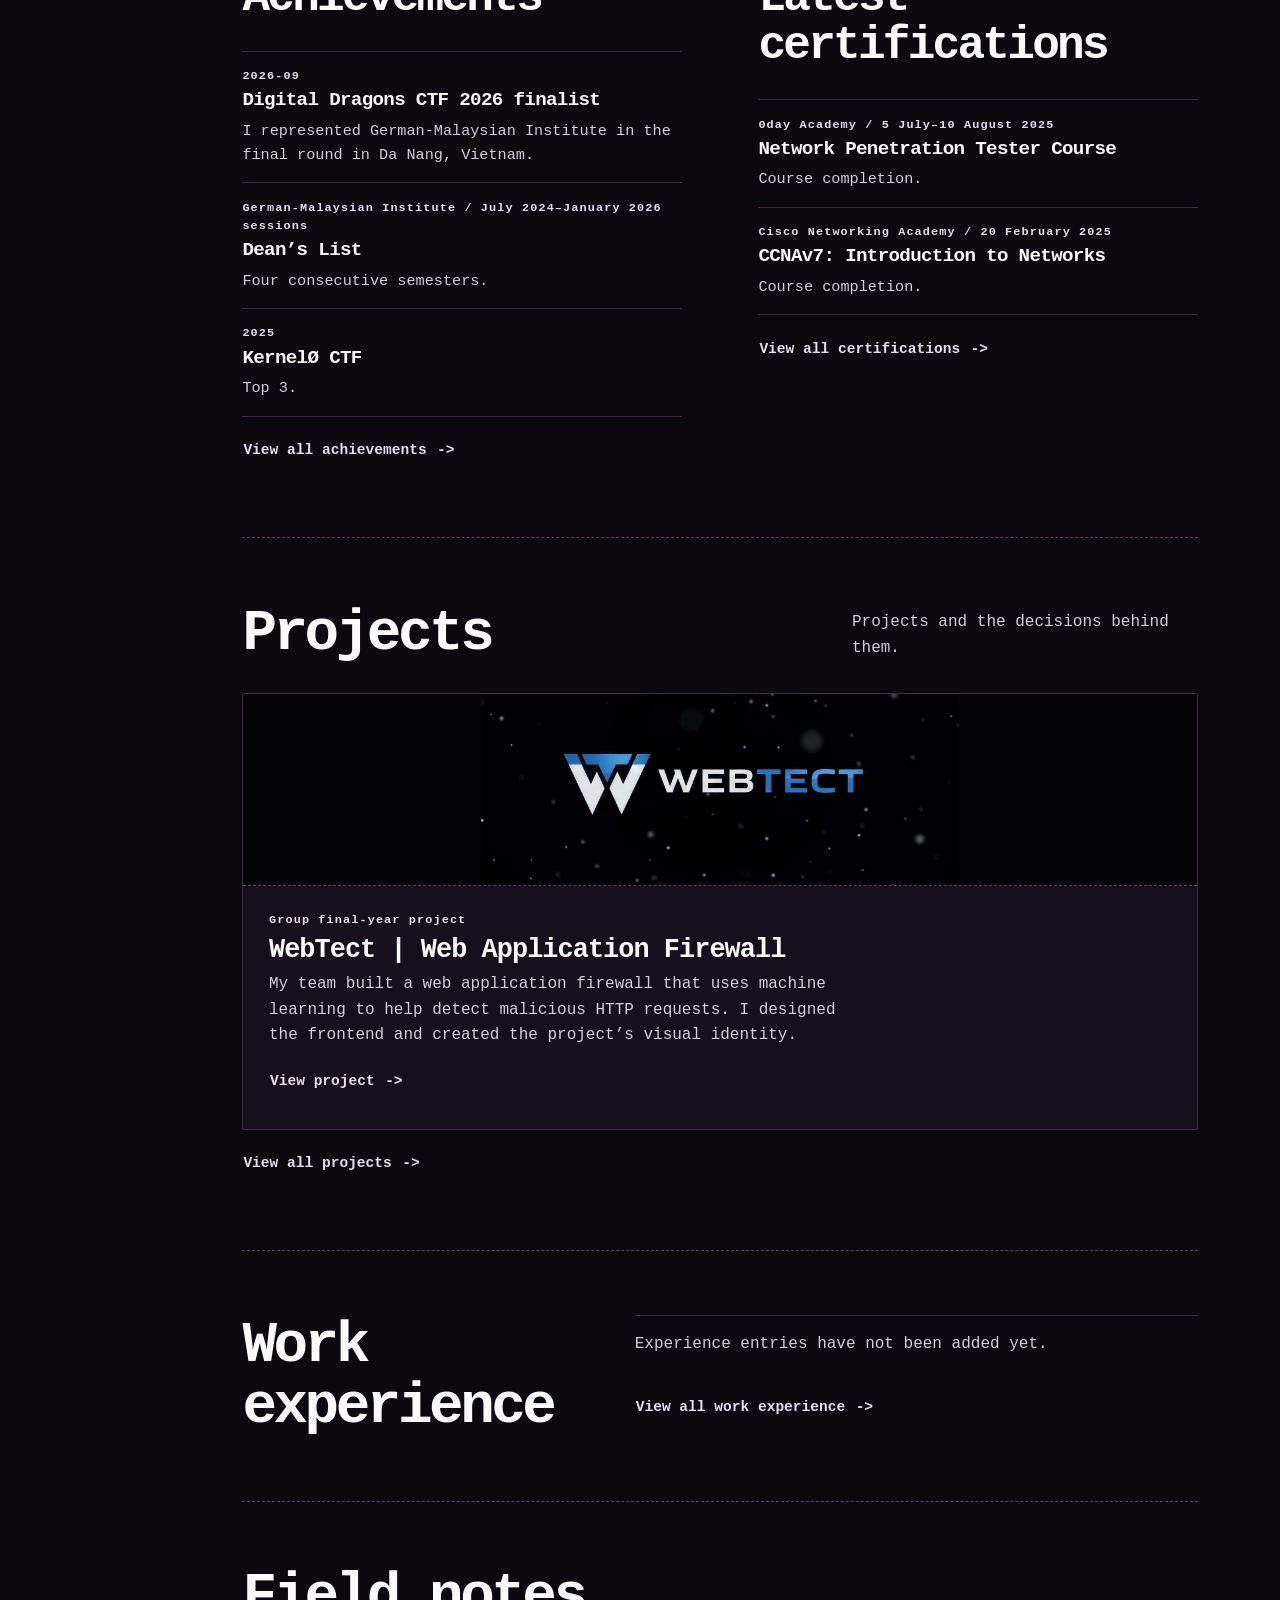
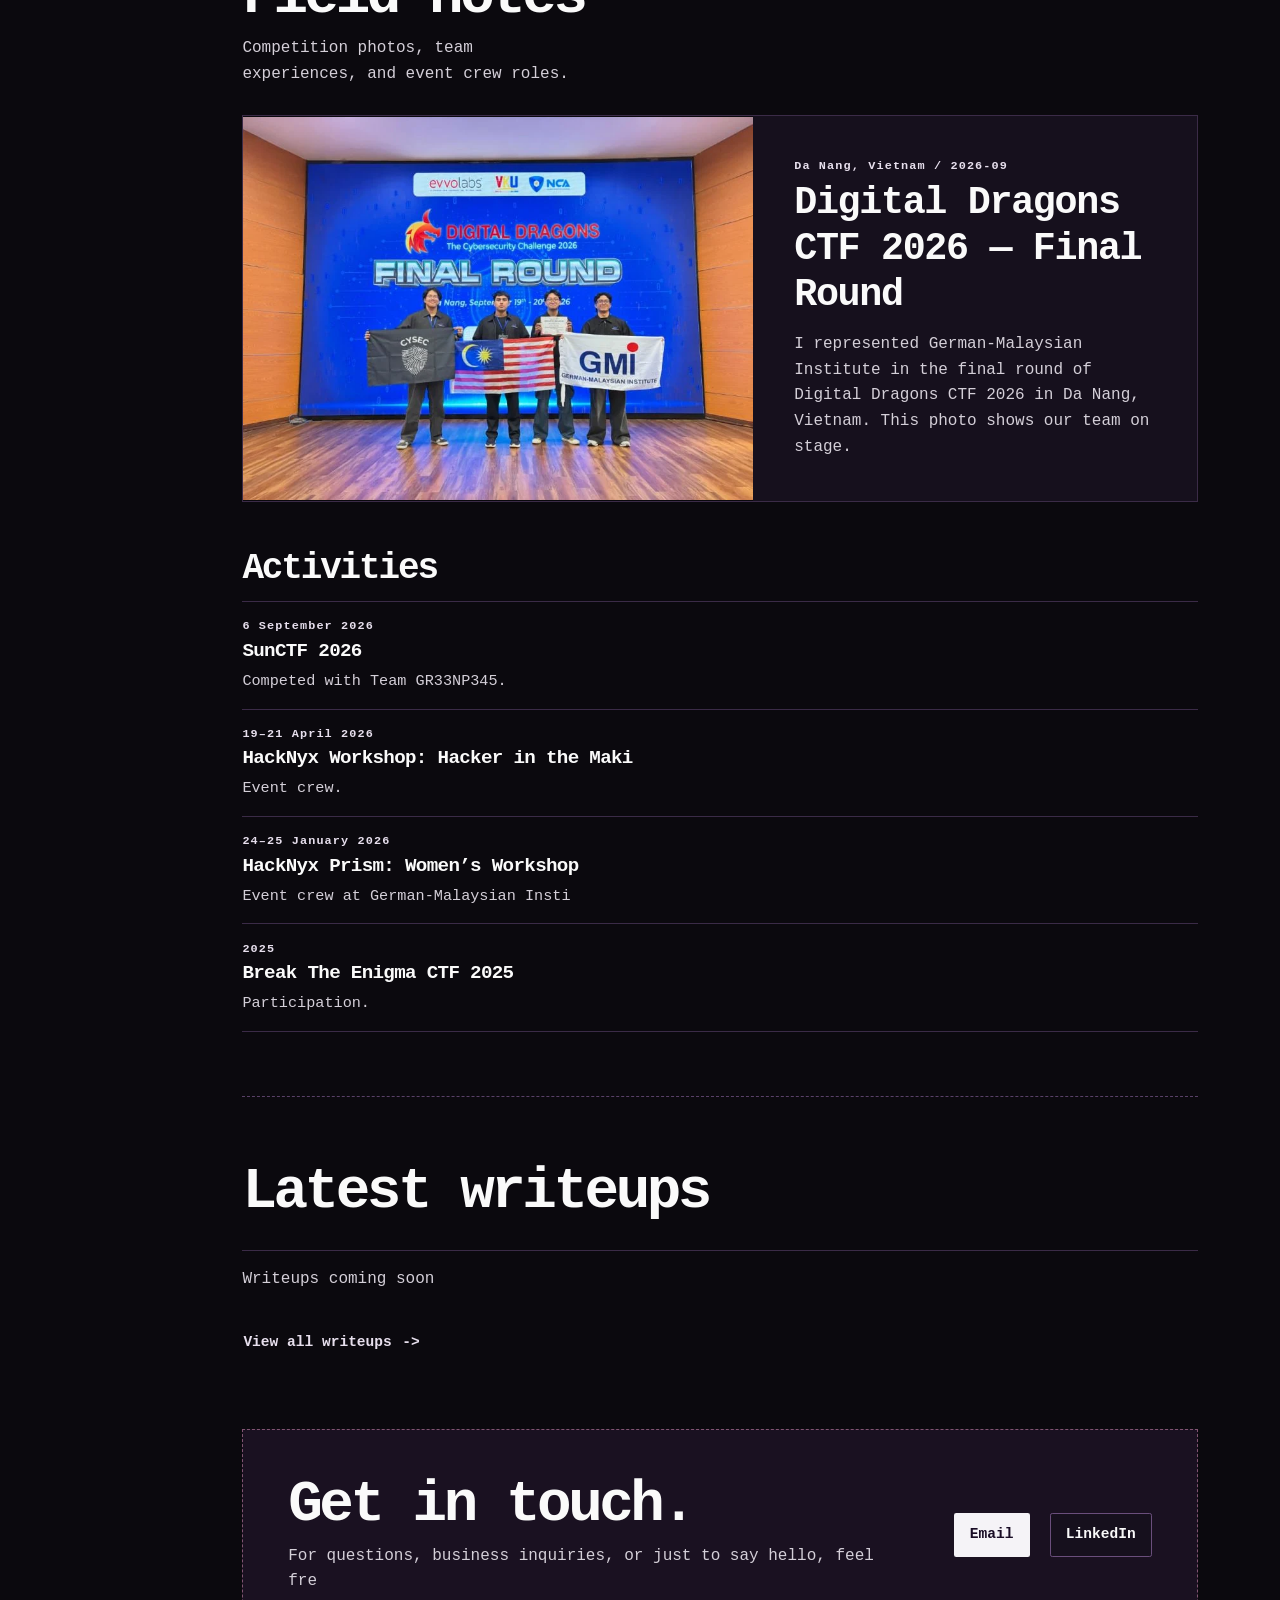
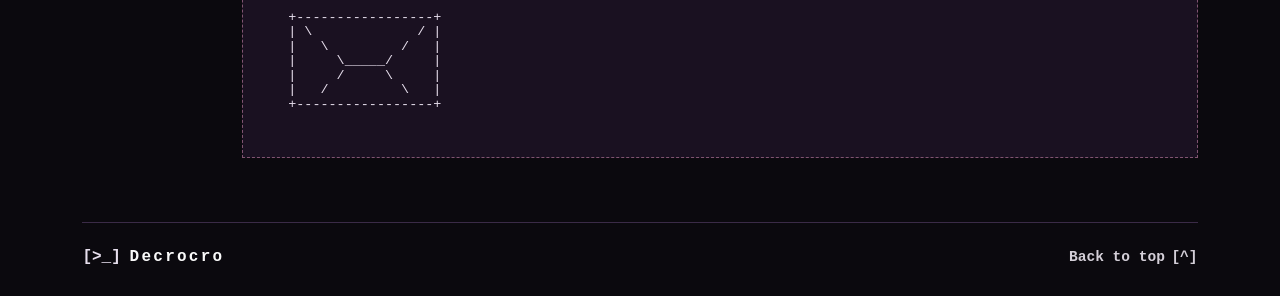
==== commit e6991448: "Remove text labels from the custom scroll ruler" ====
--- a/index.html
+++ b/index.html
@@ -8,9 +8,9 @@
   <title>Crosite</title>
   <link rel="icon" type="image/webp" href="assets/crocro-mark.webp">
   <style>@media (prefers-reduced-motion: no-preference) { @view-transition { navigation: auto; } }</style>
-  <link rel="stylesheet" href="styles.css?v=explorer-overlay">
+  <link rel="stylesheet" href="styles.css?v=ruler-clean">
   <script src="portfolio.js" defer></script>
-  <script src="site.js?v=explorer-overlay" defer></script>
+  <script src="site.js?v=ruler-clean" defer></script>
   <script src="earth.js" defer></script>
 </head>
 <body>
@@ -205,7 +205,6 @@
   <button type="button" class="back-to-top" aria-label="Back to top" hidden><span aria-hidden="true">↑</span></button>
 
   <div class="scroll-ruler" id="scroll-ruler" hidden>
-    <div class="ruler-heading" aria-hidden="true">DEPTH</div>
     <div class="ruler-body">
       <div class="ruler-scale" aria-hidden="true"></div>
       <input id="scroll-position" type="range" min="0" max="100" step="1" value="0" aria-label="Page scroll position" aria-orientation="vertical" aria-valuetext="0 percent">
--- a/styles.css
+++ b/styles.css
@@ -320,8 +320,7 @@
   :root { --edge: max(5.15rem, 5.2vw); scrollbar-gutter: auto; }
   .has-ruler {
     scrollbar-width: none;
-    --ruler-gutter: max(9.75rem, var(--edge));
-    --back-to-top-inset: calc(var(--ruler-width) + 10rem);
+    --back-to-top-inset: calc(var(--ruler-width) + .65rem);
   }
   .has-ruler .scroll-ruler {
     position: fixed; z-index: 2;
@@ -338,7 +337,6 @@
     --depth-zoom: 7;
   }
   body:has(dialog[open]) .scroll-ruler { display: none; }
-  .ruler-heading { position: absolute; inset-block-start: .75rem; inset-inline-end: 100%; color: var(--muted); white-space: nowrap; }
   .ruler-body { position: relative; width: 100%; min-height: 0; }
   .ruler-scale { position: absolute; inset: 7px 0; overflow: clip; overflow-clip-margin: 6px; pointer-events: none; }
   .ruler-scale::before { content: ""; position: absolute; inset: 0 0 0 auto; border-inline-end: 1px solid #6a5279; }
@@ -374,31 +372,6 @@
   }
   .is-precise .ruler-readout { font-size: .71rem; }
   .is-bottom .ruler-readout { transform: translateY(-100%); padding-block: 0 .38rem; }
-
-  .ruler-markers {
-    position: absolute; inset: 2rem 100% 1.65rem auto; width: 12rem;
-    display: flex; flex-direction: column; flex-wrap: nowrap; justify-content: space-evenly;
-    align-items: flex-end; gap: 0; z-index: 1; pointer-events: none;
-  }
-  .ruler-markers a {
-    position: relative; flex: none; max-inline-size: 100%; min-block-size: 0;
-    padding: .22rem .35rem; white-space: nowrap; text-transform: uppercase;
-    font: 700 .82rem/1 var(--mono); color: #e7d9f0bd; text-shadow: 0 1px 5px #0b090e, 0 1px 2px #0b090e;
-    cursor: pointer; pointer-events: auto;
-  }
-  .ruler-markers a span { overflow: hidden; text-overflow: ellipsis; }
-  .ruler-markers a:is(:hover, :focus-visible) { color: #e7bdff; text-shadow: 0 0 7px #a66ce0; }
-  .ruler-markers a.is-current:not(:hover, :focus-visible) span { opacity: .65; }
-  .ruler-markers a.is-moving:not(:hover, :focus-visible) span { opacity: 0; }
-  .ruler-markers a.is-current::after {
-    content: ""; position: absolute; inset-inline-end: -.3rem; width: 5px; height: 5px;
-    border-radius: 50%; background: var(--red);
-  }
-  .ruler-flight {
-    position: fixed; z-index: 2; pointer-events: none; white-space: nowrap;
-    color: #ddbdff; text-shadow: 0 0 8px var(--bg), 0 0 4px var(--bg);
-    font: 700 .82rem/1 var(--mono); text-transform: uppercase; transform-origin: left center;
-  }
   #scroll-position {
     appearance: none; writing-mode: vertical-lr; direction: ltr;
     position: absolute; inset: 0 0 0 auto; width: 44px; height: 100%; margin: 0;
@@ -411,15 +384,6 @@
   #scroll-position::-moz-range-thumb { width: 24px; height: 12px; border: 0; background: transparent; }
 }
 
-@media (min-width: 54rem) and (max-width: 77.999rem) {
-  .has-ruler .workspace main {
-    width: min(var(--frame), calc(100% - var(--edge) - var(--ruler-gutter) - env(safe-area-inset-left, 0px)));
-    margin-inline: auto var(--ruler-gutter);
-  }
-}
-@media (min-width: 78rem) {
-  .has-ruler .workspace main { padding-inline-end: var(--ruler-gutter); }
-}
 @media (max-height: 34rem) {
   .scroll-ruler:not(.is-precise) .ruler-number-intermediate { visibility: hidden; }
 }
